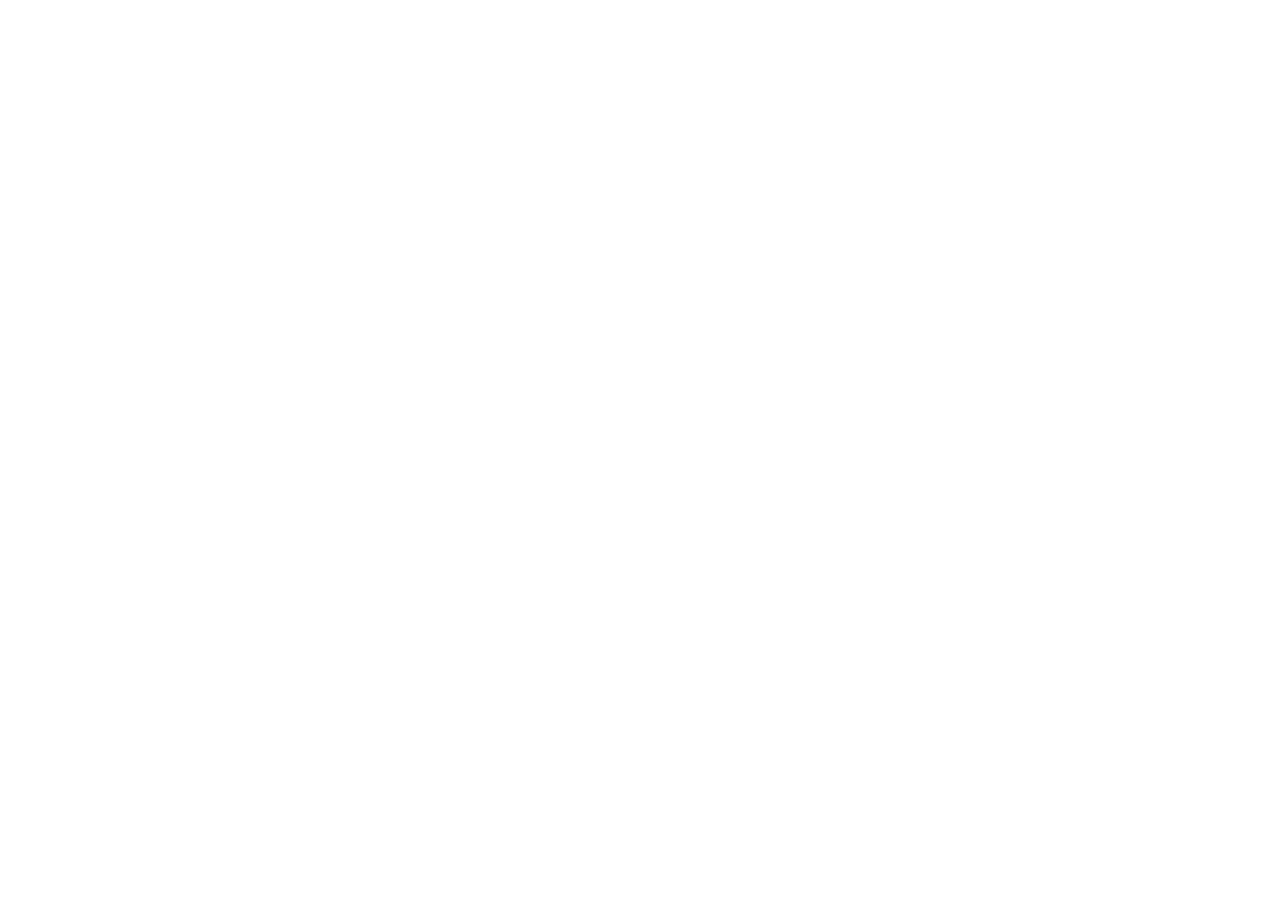
==== index.html @ 676d804c "初始化了所有文件" ====
<!DOCTYPE html>
<html lang="en">
  <head>
    <meta charset="UTF-8" />
    <meta name="viewport" content="width=device-width, initial-scale=1.0" />
    <title>Document</title>
  </head>
  <body></body>
</html>
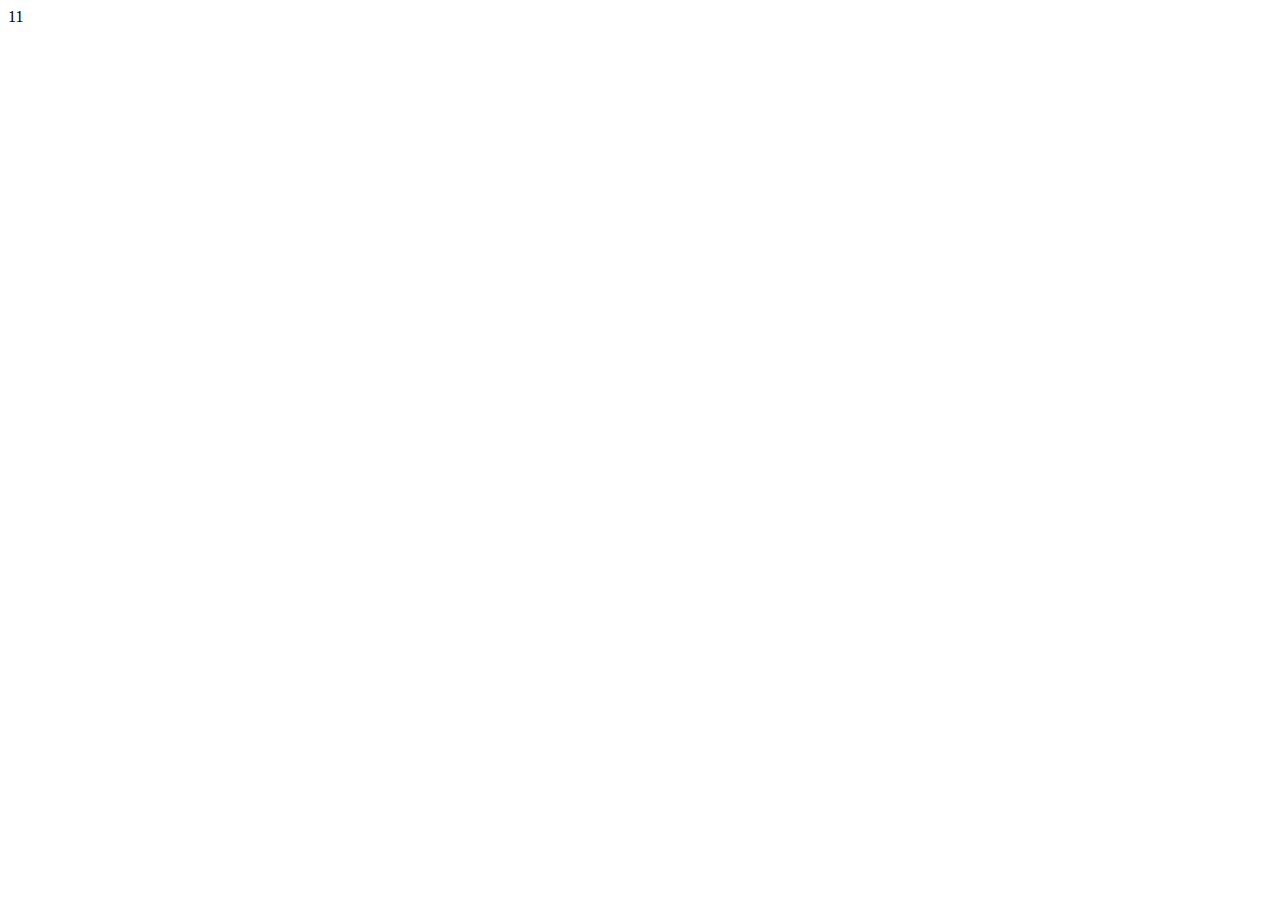
==== commit 107e9a4d: "完成了登录注册页面" ====
--- a/index.html
+++ b/index.html
@@ -5,5 +5,7 @@
     <meta name="viewport" content="width=device-width, initial-scale=1.0" />
     <title>Document</title>
   </head>
-  <body></body>
+  <body>
+    11
+  </body>
 </html>
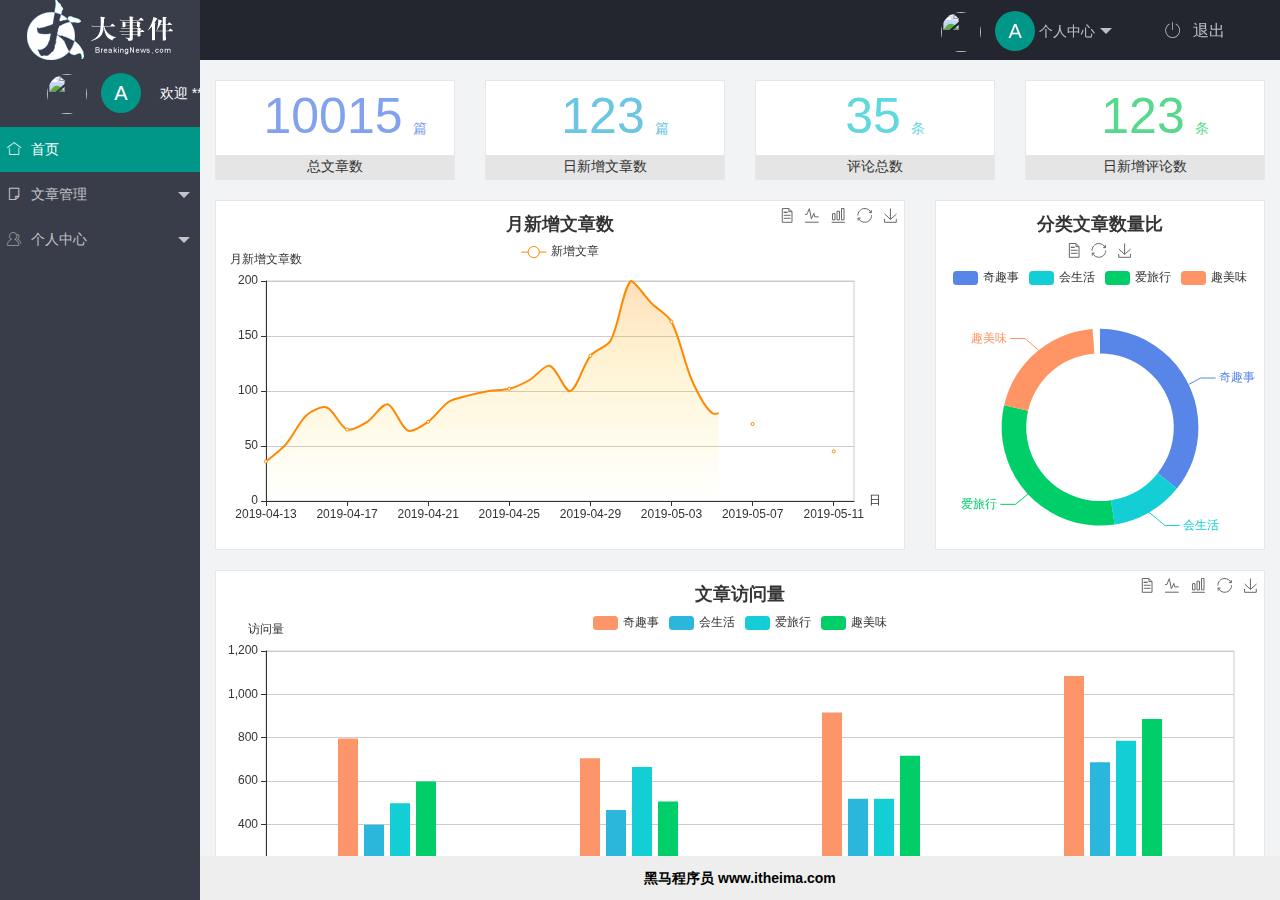
==== commit 7a402d46: "新写了index文件和js" ====
--- a/index.html
+++ b/index.html
@@ -4,8 +4,125 @@
     <meta charset="UTF-8" />
     <meta name="viewport" content="width=device-width, initial-scale=1.0" />
     <title>Document</title>
+    <link rel="stylesheet" href="./assets/lib/layui/css/layui.css" />
+    <link rel="stylesheet" href="./assets/fonts/iconfont.css" />
+    <link rel="stylesheet" href="./assets/css/index.css" />
   </head>
   <body>
-    11
+    <div class="layui-layout layui-layout-admin">
+      <div class="layui-header">
+        <div class="layui-logo layui-hide-xs layui-bg-black"></div>
+        <ul class="layui-nav layui-layout-right">
+          <li class="layui-nav-item layui-hide layui-show-md-inline-block">
+            <a href="javascript:;">
+              <img
+                src="//tva1.sinaimg.cn/crop.0.0.118.118.180/5db11ff4gw1e77d3nqrv8j203b03cweg.jpg"
+                class="layui-nav-img"
+              />
+              <span class="text-avatar">A</span>
+              个人中心
+            </a>
+            <dl class="layui-nav-child">
+              <dd><a href="">Your Profile</a></dd>
+              <dd><a href="">Settings</a></dd>
+              <dd><a href="">Sign out</a></dd>
+            </dl>
+          </li>
+          <li class="layui-nav-item" lay-header-event="menuRight" lay-unselect>
+            <a href="javascript:;" id="signOut">
+              <span class="iconfont icon-tuichu"> &nbsp&nbsp退出</span>
+            </a>
+          </li>
+        </ul>
+      </div>
+
+      <div class="layui-side layui-bg-black">
+        <div class="layui-side-scroll">
+          <ul
+            class="layui-nav layui-nav-tree"
+            lay-filter="test"
+            lay-shrink="all"
+          >
+            <li class="layui-nav-item" id="layui-nav-item">
+              <img
+                src="//tva1.sinaimg.cn/crop.0.0.118.118.180/5db11ff4gw1e77d3nqrv8j203b03cweg.jpg"
+                alt=""
+                class="layui-nav-img"
+              />
+              <span class="text-avatar">A</span>
+              <span id="welcome">欢迎 ***</span>
+            </li>
+            <!-- layui-this默认选中 -->
+            <li class="layui-nav-item layui-this">
+              <a href="./home/dashboard.html" target="fm"
+                ><i class="layui-icon layui-icon-home"></i>首页</a
+              >
+            </li>
+            <li class="layui-nav-item">
+              <a href="javascript:;"
+                ><i class="layui-icon layui-icon-file-b"></i>文章管理</a
+              >
+              <dl class="layui-nav-child">
+                <dd>
+                  <a href="javascript:;"
+                    ><i class="layui-icon layui-icon-app"></i>文章类别</a
+                  >
+                </dd>
+                <dd>
+                  <a href="javascript:;"
+                    ><i class="layui-icon layui-icon-app"></i>文章列表</a
+                  >
+                </dd>
+                <dd>
+                  <a href="javascript:;"
+                    ><i class="layui-icon layui-icon-app"></i>发布文章</a
+                  >
+                </dd>
+              </dl>
+            </li>
+            <li class="layui-nav-item">
+              <a class="" href="javascript:;"
+                ><i class="layui-icon layui-icon-user"></i>个人中心</a
+              >
+              <dl class="layui-nav-child">
+                <dd>
+                  <a href="home\essential information.html" target="fm"
+                    ><i class="layui-icon layui-icon-app"></i>基本资料</a
+                  >
+                </dd>
+                <dd>
+                  <a href="javascript:;"
+                    ><i class="layui-icon layui-icon-app"></i>更换头像</a
+                  >
+                </dd>
+                <dd>
+                  <a href="javascript:;"
+                    ><i class="layui-icon layui-icon-app"></i>重置密码</a
+                  >
+                </dd>
+              </dl>
+            </li>
+          </ul>
+        </div>
+      </div>
+
+      <div class="layui-body">
+        <!-- 内容主体区域 -->
+        <iframe src="home\dashboard.html" frameborder="0" name="fm"> </iframe>
+        <iframe
+          src="home\essential information.html"
+          frameborder="0"
+          name="fm"
+        ></iframe>
+      </div>
+      <div class="layui-footer">
+        <!-- 底部固定区域 -->
+        黑马程序员 www.itheima.com
+      </div>
+    </div>
+    <script src="./assets/lib/layui/layui.all.js"></script>
+    <script src="./assets/lib/jquery.js"></script>
+    <script src="./assets/js/base.API.js"></script>
+    <script src="./assets/js/index.js"></script>
   </body>
 </html>
--- a/assets/lib/layui/css/layui.css
+++ b/assets/lib/layui/css/layui.css
@@ -0,0 +1,2 @@
+/** layui-v2.5.5 MIT License By https://www.layui.com */
+ .layui-inline,img{display:inline-block;vertical-align:middle}h1,h2,h3,h4,h5,h6{font-weight:400}.layui-edge,.layui-header,.layui-inline,.layui-main{position:relative}.layui-body,.layui-edge,.layui-elip{overflow:hidden}.layui-btn,.layui-edge,.layui-inline,img{vertical-align:middle}.layui-btn,.layui-disabled,.layui-icon,.layui-unselect{-moz-user-select:none;-webkit-user-select:none;-ms-user-select:none}.layui-elip,.layui-form-checkbox span,.layui-form-pane .layui-form-label{text-overflow:ellipsis;white-space:nowrap}.layui-breadcrumb,.layui-tree-btnGroup{visibility:hidden}blockquote,body,button,dd,div,dl,dt,form,h1,h2,h3,h4,h5,h6,input,li,ol,p,pre,td,textarea,th,ul{margin:0;padding:0;-webkit-tap-highlight-color:rgba(0,0,0,0)}a:active,a:hover{outline:0}img{border:none}li{list-style:none}table{border-collapse:collapse;border-spacing:0}h4,h5,h6{font-size:100%}button,input,optgroup,option,select,textarea{font-family:inherit;font-size:inherit;font-style:inherit;font-weight:inherit;outline:0}pre{white-space:pre-wrap;white-space:-moz-pre-wrap;white-space:-pre-wrap;white-space:-o-pre-wrap;word-wrap:break-word}body{line-height:24px;font:14px Helvetica Neue,Helvetica,PingFang SC,Tahoma,Arial,sans-serif}hr{height:1px;margin:10px 0;border:0;clear:both}a{color:#333;text-decoration:none}a:hover{color:#777}a cite{font-style:normal;*cursor:pointer}.layui-border-box,.layui-border-box *{box-sizing:border-box}.layui-box,.layui-box *{box-sizing:content-box}.layui-clear{clear:both;*zoom:1}.layui-clear:after{content:'\20';clear:both;*zoom:1;display:block;height:0}.layui-inline{*display:inline;*zoom:1}.layui-edge{display:inline-block;width:0;height:0;border-width:6px;border-style:dashed;border-color:transparent}.layui-edge-top{top:-4px;border-bottom-color:#999;border-bottom-style:solid}.layui-edge-right{border-left-color:#999;border-left-style:solid}.layui-edge-bottom{top:2px;border-top-color:#999;border-top-style:solid}.layui-edge-left{border-right-color:#999;border-right-style:solid}.layui-disabled,.layui-disabled:hover{color:#d2d2d2!important;cursor:not-allowed!important}.layui-circle{border-radius:100%}.layui-show{display:block!important}.layui-hide{display:none!important}@font-face{font-family:layui-icon;src:url(../font/iconfont.eot?v=250);src:url(../font/iconfont.eot?v=250#iefix) format('embedded-opentype'),url(../font/iconfont.woff2?v=250) format('woff2'),url(../font/iconfont.woff?v=250) format('woff'),url(../font/iconfont.ttf?v=250) format('truetype'),url(../font/iconfont.svg?v=250#layui-icon) format('svg')}.layui-icon{font-family:layui-icon!important;font-size:16px;font-style:normal;-webkit-font-smoothing:antialiased;-moz-osx-font-smoothing:grayscale}.layui-icon-reply-fill:before{content:"\e611"}.layui-icon-set-fill:before{content:"\e614"}.layui-icon-menu-fill:before{content:"\e60f"}.layui-icon-search:before{content:"\e615"}.layui-icon-share:before{content:"\e641"}.layui-icon-set-sm:before{content:"\e620"}.layui-icon-engine:before{content:"\e628"}.layui-icon-close:before{content:"\1006"}.layui-icon-close-fill:before{content:"\1007"}.layui-icon-chart-screen:before{content:"\e629"}.layui-icon-star:before{content:"\e600"}.layui-icon-circle-dot:before{content:"\e617"}.layui-icon-chat:before{content:"\e606"}.layui-icon-release:before{content:"\e609"}.layui-icon-list:before{content:"\e60a"}.layui-icon-chart:before{content:"\e62c"}.layui-icon-ok-circle:before{content:"\1005"}.layui-icon-layim-theme:before{content:"\e61b"}.layui-icon-table:before{content:"\e62d"}.layui-icon-right:before{content:"\e602"}.layui-icon-left:before{content:"\e603"}.layui-icon-cart-simple:before{content:"\e698"}.layui-icon-face-cry:before{content:"\e69c"}.layui-icon-face-smile:before{content:"\e6af"}.layui-icon-survey:before{content:"\e6b2"}.layui-icon-tree:before{content:"\e62e"}.layui-icon-upload-circle:before{content:"\e62f"}.layui-icon-add-circle:before{content:"\e61f"}.layui-icon-download-circle:before{content:"\e601"}.layui-icon-templeate-1:before{content:"\e630"}.layui-icon-util:before{content:"\e631"}.layui-icon-face-surprised:before{content:"\e664"}.layui-icon-edit:before{content:"\e642"}.layui-icon-speaker:before{content:"\e645"}.layui-icon-down:before{content:"\e61a"}.layui-icon-file:before{content:"\e621"}.layui-icon-layouts:before{content:"\e632"}.layui-icon-rate-half:before{content:"\e6c9"}.layui-icon-add-circle-fine:before{content:"\e608"}.layui-icon-prev-circle:before{content:"\e633"}.layui-icon-read:before{content:"\e705"}.layui-icon-404:before{content:"\e61c"}.layui-icon-carousel:before{content:"\e634"}.layui-icon-help:before{content:"\e607"}.layui-icon-code-circle:before{content:"\e635"}.layui-icon-water:before{content:"\e636"}.layui-icon-username:before{content:"\e66f"}.layui-icon-find-fill:before{content:"\e670"}.layui-icon-about:before{content:"\e60b"}.layui-icon-location:before{content:"\e715"}.layui-icon-up:before{content:"\e619"}.layui-icon-pause:before{content:"\e651"}.layui-icon-date:before{content:"\e637"}.layui-icon-layim-uploadfile:before{content:"\e61d"}.layui-icon-delete:before{content:"\e640"}.layui-icon-play:before{content:"\e652"}.layui-icon-top:before{content:"\e604"}.layui-icon-friends:before{content:"\e612"}.layui-icon-refresh-3:before{content:"\e9aa"}.layui-icon-ok:before{content:"\e605"}.layui-icon-layer:before{content:"\e638"}.layui-icon-face-smile-fine:before{content:"\e60c"}.layui-icon-dollar:before{content:"\e659"}.layui-icon-group:before{content:"\e613"}.layui-icon-layim-download:before{content:"\e61e"}.layui-icon-picture-fine:before{content:"\e60d"}.layui-icon-link:before{content:"\e64c"}.layui-icon-diamond:before{content:"\e735"}.layui-icon-log:before{content:"\e60e"}.layui-icon-rate-solid:before{content:"\e67a"}.layui-icon-fonts-del:before{content:"\e64f"}.layui-icon-unlink:before{content:"\e64d"}.layui-icon-fonts-clear:before{content:"\e639"}.layui-icon-triangle-r:before{content:"\e623"}.layui-icon-circle:before{content:"\e63f"}.layui-icon-radio:before{content:"\e643"}.layui-icon-align-center:before{content:"\e647"}.layui-icon-align-right:before{content:"\e648"}.layui-icon-align-left:before{content:"\e649"}.layui-icon-loading-1:before{content:"\e63e"}.layui-icon-return:before{content:"\e65c"}.layui-icon-fonts-strong:before{content:"\e62b"}.layui-icon-upload:before{content:"\e67c"}.layui-icon-dialogue:before{content:"\e63a"}.layui-icon-video:before{content:"\e6ed"}.layui-icon-headset:before{content:"\e6fc"}.layui-icon-cellphone-fine:before{content:"\e63b"}.layui-icon-add-1:before{content:"\e654"}.layui-icon-face-smile-b:before{content:"\e650"}.layui-icon-fonts-html:before{content:"\e64b"}.layui-icon-form:before{content:"\e63c"}.layui-icon-cart:before{content:"\e657"}.layui-icon-camera-fill:before{content:"\e65d"}.layui-icon-tabs:before{content:"\e62a"}.layui-icon-fonts-code:before{content:"\e64e"}.layui-icon-fire:before{content:"\e756"}.layui-icon-set:before{content:"\e716"}.layui-icon-fonts-u:before{content:"\e646"}.layui-icon-triangle-d:before{content:"\e625"}.layui-icon-tips:before{content:"\e702"}.layui-icon-picture:before{content:"\e64a"}.layui-icon-more-vertical:before{content:"\e671"}.layui-icon-flag:before{content:"\e66c"}.layui-icon-loading:before{content:"\e63d"}.layui-icon-fonts-i:before{content:"\e644"}.layui-icon-refresh-1:before{content:"\e666"}.layui-icon-rmb:before{content:"\e65e"}.layui-icon-home:before{content:"\e68e"}.layui-icon-user:before{content:"\e770"}.layui-icon-notice:before{content:"\e667"}.layui-icon-login-weibo:before{content:"\e675"}.layui-icon-voice:before{content:"\e688"}.layui-icon-upload-drag:before{content:"\e681"}.layui-icon-login-qq:before{content:"\e676"}.layui-icon-snowflake:before{content:"\e6b1"}.layui-icon-file-b:before{content:"\e655"}.layui-icon-template:before{content:"\e663"}.layui-icon-auz:before{content:"\e672"}.layui-icon-console:before{content:"\e665"}.layui-icon-app:before{content:"\e653"}.layui-icon-prev:before{content:"\e65a"}.layui-icon-website:before{content:"\e7ae"}.layui-icon-next:before{content:"\e65b"}.layui-icon-component:before{content:"\e857"}.layui-icon-more:before{content:"\e65f"}.layui-icon-login-wechat:before{content:"\e677"}.layui-icon-shrink-right:before{content:"\e668"}.layui-icon-spread-left:before{content:"\e66b"}.layui-icon-camera:before{content:"\e660"}.layui-icon-note:before{content:"\e66e"}.layui-icon-refresh:before{content:"\e669"}.layui-icon-female:before{content:"\e661"}.layui-icon-male:before{content:"\e662"}.layui-icon-password:before{content:"\e673"}.layui-icon-senior:before{content:"\e674"}.layui-icon-theme:before{content:"\e66a"}.layui-icon-tread:before{content:"\e6c5"}.layui-icon-praise:before{content:"\e6c6"}.layui-icon-star-fill:before{content:"\e658"}.layui-icon-rate:before{content:"\e67b"}.layui-icon-template-1:before{content:"\e656"}.layui-icon-vercode:before{content:"\e679"}.layui-icon-cellphone:before{content:"\e678"}.layui-icon-screen-full:before{content:"\e622"}.layui-icon-screen-restore:before{content:"\e758"}.layui-icon-cols:before{content:"\e610"}.layui-icon-export:before{content:"\e67d"}.layui-icon-print:before{content:"\e66d"}.layui-icon-slider:before{content:"\e714"}.layui-icon-addition:before{content:"\e624"}.layui-icon-subtraction:before{content:"\e67e"}.layui-icon-service:before{content:"\e626"}.layui-icon-transfer:before{content:"\e691"}.layui-main{width:1140px;margin:0 auto}.layui-header{z-index:1000;height:60px}.layui-header a:hover{transition:all .5s;-webkit-transition:all .5s}.layui-side{position:fixed;left:0;top:0;bottom:0;z-index:999;width:200px;overflow-x:hidden}.layui-side-scroll{position:relative;width:220px;height:100%;overflow-x:hidden}.layui-body{position:absolute;left:200px;right:0;top:0;bottom:0;z-index:998;width:auto;overflow-y:auto;box-sizing:border-box}.layui-layout-body{overflow:hidden}.layui-layout-admin .layui-header{background-color:#23262E}.layui-layout-admin .layui-side{top:60px;width:200px;overflow-x:hidden}.layui-layout-admin .layui-body{position:fixed;top:60px;bottom:44px}.layui-layout-admin .layui-main{width:auto;margin:0 15px}.layui-layout-admin .layui-footer{position:fixed;left:200px;right:0;bottom:0;height:44px;line-height:44px;padding:0 15px;background-color:#eee}.layui-layout-admin .layui-logo{position:absolute;left:0;top:0;width:200px;height:100%;line-height:60px;text-align:center;color:#009688;font-size:16px}.layui-layout-admin .layui-header .layui-nav{background:0 0}.layui-layout-left{position:absolute!important;left:200px;top:0}.layui-layout-right{position:absolute!important;right:0;top:0}.layui-container{position:relative;margin:0 auto;padding:0 15px;box-sizing:border-box}.layui-fluid{position:relative;margin:0 auto;padding:0 15px}.layui-row:after,.layui-row:before{content:'';display:block;clear:both}.layui-col-lg1,.layui-col-lg10,.layui-col-lg11,.layui-col-lg12,.layui-col-lg2,.layui-col-lg3,.layui-col-lg4,.layui-col-lg5,.layui-col-lg6,.layui-col-lg7,.layui-col-lg8,.layui-col-lg9,.layui-col-md1,.layui-col-md10,.layui-col-md11,.layui-col-md12,.layui-col-md2,.layui-col-md3,.layui-col-md4,.layui-col-md5,.layui-col-md6,.layui-col-md7,.layui-col-md8,.layui-col-md9,.layui-col-sm1,.layui-col-sm10,.layui-col-sm11,.layui-col-sm12,.layui-col-sm2,.layui-col-sm3,.layui-col-sm4,.layui-col-sm5,.layui-col-sm6,.layui-col-sm7,.layui-col-sm8,.layui-col-sm9,.layui-col-xs1,.layui-col-xs10,.layui-col-xs11,.layui-col-xs12,.layui-col-xs2,.layui-col-xs3,.layui-col-xs4,.layui-col-xs5,.layui-col-xs6,.layui-col-xs7,.layui-col-xs8,.layui-col-xs9{position:relative;display:block;box-sizing:border-box}.layui-col-xs1,.layui-col-xs10,.layui-col-xs11,.layui-col-xs12,.layui-col-xs2,.layui-col-xs3,.layui-col-xs4,.layui-col-xs5,.layui-col-xs6,.layui-col-xs7,.layui-col-xs8,.layui-col-xs9{float:left}.layui-col-xs1{width:8.33333333%}.layui-col-xs2{width:16.66666667%}.layui-col-xs3{width:25%}.layui-col-xs4{width:33.33333333%}.layui-col-xs5{width:41.66666667%}.layui-col-xs6{width:50%}.layui-col-xs7{width:58.33333333%}.layui-col-xs8{width:66.66666667%}.layui-col-xs9{width:75%}.layui-col-xs10{width:83.33333333%}.layui-col-xs11{width:91.66666667%}.layui-col-xs12{width:100%}.layui-col-xs-offset1{margin-left:8.33333333%}.layui-col-xs-offset2{margin-left:16.66666667%}.layui-col-xs-offset3{margin-left:25%}.layui-col-xs-offset4{margin-left:33.33333333%}.layui-col-xs-offset5{margin-left:41.66666667%}.layui-col-xs-offset6{margin-left:50%}.layui-col-xs-offset7{margin-left:58.33333333%}.layui-col-xs-offset8{margin-left:66.66666667%}.layui-col-xs-offset9{margin-left:75%}.layui-col-xs-offset10{margin-left:83.33333333%}.layui-col-xs-offset11{margin-left:91.66666667%}.layui-col-xs-offset12{margin-left:100%}@media screen and (max-width:768px){.layui-hide-xs{display:none!important}.layui-show-xs-block{display:block!important}.layui-show-xs-inline{display:inline!important}.layui-show-xs-inline-block{display:inline-block!important}}@media screen and (min-width:768px){.layui-container{width:750px}.layui-hide-sm{display:none!important}.layui-show-sm-block{display:block!important}.layui-show-sm-inline{display:inline!important}.layui-show-sm-inline-block{display:inline-block!important}.layui-col-sm1,.layui-col-sm10,.layui-col-sm11,.layui-col-sm12,.layui-col-sm2,.layui-col-sm3,.layui-col-sm4,.layui-col-sm5,.layui-col-sm6,.layui-col-sm7,.layui-col-sm8,.layui-col-sm9{float:left}.layui-col-sm1{width:8.33333333%}.layui-col-sm2{width:16.66666667%}.layui-col-sm3{width:25%}.layui-col-sm4{width:33.33333333%}.layui-col-sm5{width:41.66666667%}.layui-col-sm6{width:50%}.layui-col-sm7{width:58.33333333%}.layui-col-sm8{width:66.66666667%}.layui-col-sm9{width:75%}.layui-col-sm10{width:83.33333333%}.layui-col-sm11{width:91.66666667%}.layui-col-sm12{width:100%}.layui-col-sm-offset1{margin-left:8.33333333%}.layui-col-sm-offset2{margin-left:16.66666667%}.layui-col-sm-offset3{margin-left:25%}.layui-col-sm-offset4{margin-left:33.33333333%}.layui-col-sm-offset5{margin-left:41.66666667%}.layui-col-sm-offset6{margin-left:50%}.layui-col-sm-offset7{margin-left:58.33333333%}.layui-col-sm-offset8{margin-left:66.66666667%}.layui-col-sm-offset9{margin-left:75%}.layui-col-sm-offset10{margin-left:83.33333333%}.layui-col-sm-offset11{margin-left:91.66666667%}.layui-col-sm-offset12{margin-left:100%}}@media screen and (min-width:992px){.layui-container{width:970px}.layui-hide-md{display:none!important}.layui-show-md-block{display:block!important}.layui-show-md-inline{display:inline!important}.layui-show-md-inline-block{display:inline-block!important}.layui-col-md1,.layui-col-md10,.layui-col-md11,.layui-col-md12,.layui-col-md2,.layui-col-md3,.layui-col-md4,.layui-col-md5,.layui-col-md6,.layui-col-md7,.layui-col-md8,.layui-col-md9{float:left}.layui-col-md1{width:8.33333333%}.layui-col-md2{width:16.66666667%}.layui-col-md3{width:25%}.layui-col-md4{width:33.33333333%}.layui-col-md5{width:41.66666667%}.layui-col-md6{width:50%}.layui-col-md7{width:58.33333333%}.layui-col-md8{width:66.66666667%}.layui-col-md9{width:75%}.layui-col-md10{width:83.33333333%}.layui-col-md11{width:91.66666667%}.layui-col-md12{width:100%}.layui-col-md-offset1{margin-left:8.33333333%}.layui-col-md-offset2{margin-left:16.66666667%}.layui-col-md-offset3{margin-left:25%}.layui-col-md-offset4{margin-left:33.33333333%}.layui-col-md-offset5{margin-left:41.66666667%}.layui-col-md-offset6{margin-left:50%}.layui-col-md-offset7{margin-left:58.33333333%}.layui-col-md-offset8{margin-left:66.66666667%}.layui-col-md-offset9{margin-left:75%}.layui-col-md-offset10{margin-left:83.33333333%}.layui-col-md-offset11{margin-left:91.66666667%}.layui-col-md-offset12{margin-left:100%}}@media screen and (min-width:1200px){.layui-container{width:1170px}.layui-hide-lg{display:none!important}.layui-show-lg-block{display:block!important}.layui-show-lg-inline{display:inline!important}.layui-show-lg-inline-block{display:inline-block!important}.layui-col-lg1,.layui-col-lg10,.layui-col-lg11,.layui-col-lg12,.layui-col-lg2,.layui-col-lg3,.layui-col-lg4,.layui-col-lg5,.layui-col-lg6,.layui-col-lg7,.layui-col-lg8,.layui-col-lg9{float:left}.layui-col-lg1{width:8.33333333%}.layui-col-lg2{width:16.66666667%}.layui-col-lg3{width:25%}.layui-col-lg4{width:33.33333333%}.layui-col-lg5{width:41.66666667%}.layui-col-lg6{width:50%}.layui-col-lg7{width:58.33333333%}.layui-col-lg8{width:66.66666667%}.layui-col-lg9{width:75%}.layui-col-lg10{width:83.33333333%}.layui-col-lg11{width:91.66666667%}.layui-col-lg12{width:100%}.layui-col-lg-offset1{margin-left:8.33333333%}.layui-col-lg-offset2{margin-left:16.66666667%}.layui-col-lg-offset3{margin-left:25%}.layui-col-lg-offset4{margin-left:33.33333333%}.layui-col-lg-offset5{margin-left:41.66666667%}.layui-col-lg-offset6{margin-left:50%}.layui-col-lg-offset7{margin-left:58.33333333%}.layui-col-lg-offset8{margin-left:66.66666667%}.layui-col-lg-offset9{margin-left:75%}.layui-col-lg-offset10{margin-left:83.33333333%}.layui-col-lg-offset11{margin-left:91.66666667%}.layui-col-lg-offset12{margin-left:100%}}.layui-col-space1{margin:-.5px}.layui-col-space1>*{padding:.5px}.layui-col-space3{margin:-1.5px}.layui-col-space3>*{padding:1.5px}.layui-col-space5{margin:-2.5px}.layui-col-space5>*{padding:2.5px}.layui-col-space8{margin:-3.5px}.layui-col-space8>*{padding:3.5px}.layui-col-space10{margin:-5px}.layui-col-space10>*{padding:5px}.layui-col-space12{margin:-6px}.layui-col-space12>*{padding:6px}.layui-col-space15{margin:-7.5px}.layui-col-space15>*{padding:7.5px}.layui-col-space18{margin:-9px}.layui-col-space18>*{padding:9px}.layui-col-space20{margin:-10px}.layui-col-space20>*{padding:10px}.layui-col-space22{margin:-11px}.layui-col-space22>*{padding:11px}.layui-col-space25{margin:-12.5px}.layui-col-space25>*{padding:12.5px}.layui-col-space30{margin:-15px}.layui-col-space30>*{padding:15px}.layui-btn,.layui-input,.layui-select,.layui-textarea,.layui-upload-button{outline:0;-webkit-appearance:none;transition:all .3s;-webkit-transition:all .3s;box-sizing:border-box}.layui-elem-quote{margin-bottom:10px;padding:15px;line-height:22px;border-left:5px solid #009688;border-radius:0 2px 2px 0;background-color:#f2f2f2}.layui-quote-nm{border-style:solid;border-width:1px 1px 1px 5px;background:0 0}.layui-elem-field{margin-bottom:10px;padding:0;border-width:1px;border-style:solid}.layui-elem-field legend{margin-left:20px;padding:0 10px;font-size:20px;font-weight:300}.layui-field-title{margin:10px 0 20px;border-width:1px 0 0}.layui-field-box{padding:10px 15px}.layui-field-title .layui-field-box{padding:10px 0}.layui-progress{position:relative;height:6px;border-radius:20px;background-color:#e2e2e2}.layui-progress-bar{position:absolute;left:0;top:0;width:0;max-width:100%;height:6px;border-radius:20px;text-align:right;background-color:#5FB878;transition:all .3s;-webkit-transition:all .3s}.layui-progress-big,.layui-progress-big .layui-progress-bar{height:18px;line-height:18px}.layui-progress-text{position:relative;top:-20px;line-height:18px;font-size:12px;color:#666}.layui-progress-big .layui-progress-text{position:static;padding:0 10px;color:#fff}.layui-collapse{border-width:1px;border-style:solid;border-radius:2px}.layui-colla-content,.layui-colla-item{border-top-width:1px;border-top-style:solid}.layui-colla-item:first-child{border-top:none}.layui-colla-title{position:relative;height:42px;line-height:42px;padding:0 15px 0 35px;color:#333;background-color:#f2f2f2;cursor:pointer;font-size:14px;overflow:hidden}.layui-colla-content{display:none;padding:10px 15px;line-height:22px;color:#666}.layui-colla-icon{position:absolute;left:15px;top:0;font-size:14px}.layui-card{margin-bottom:15px;border-radius:2px;background-color:#fff;box-shadow:0 1px 2px 0 rgba(0,0,0,.05)}.layui-card:last-child{margin-bottom:0}.layui-card-header{position:relative;height:42px;line-height:42px;padding:0 15px;border-bottom:1px solid #f6f6f6;color:#333;border-radius:2px 2px 0 0;font-size:14px}.layui-bg-black,.layui-bg-blue,.layui-bg-cyan,.layui-bg-green,.layui-bg-orange,.layui-bg-red{color:#fff!important}.layui-card-body{position:relative;padding:10px 15px;line-height:24px}.layui-card-body[pad15]{padding:15px}.layui-card-body[pad20]{padding:20px}.layui-card-body .layui-table{margin:5px 0}.layui-card .layui-tab{margin:0}.layui-panel-window{position:relative;padding:15px;border-radius:0;border-top:5px solid #E6E6E6;background-color:#fff}.layui-auxiliar-moving{position:fixed;left:0;right:0;top:0;bottom:0;width:100%;height:100%;background:0 0;z-index:9999999999}.layui-form-label,.layui-form-mid,.layui-form-select,.layui-input-block,.layui-input-inline,.layui-textarea{position:relative}.layui-bg-red{background-color:#FF5722!important}.layui-bg-orange{background-color:#FFB800!important}.layui-bg-green{background-color:#009688!important}.layui-bg-cyan{background-color:#2F4056!important}.layui-bg-blue{background-color:#1E9FFF!important}.layui-bg-black{background-color:#393D49!important}.layui-bg-gray{background-color:#eee!important;color:#666!important}.layui-badge-rim,.layui-colla-content,.layui-colla-item,.layui-collapse,.layui-elem-field,.layui-form-pane .layui-form-item[pane],.layui-form-pane .layui-form-label,.layui-input,.layui-layedit,.layui-layedit-tool,.layui-quote-nm,.layui-select,.layui-tab-bar,.layui-tab-card,.layui-tab-title,.layui-tab-title .layui-this:after,.layui-textarea{border-color:#e6e6e6}.layui-timeline-item:before,hr{background-color:#e6e6e6}.layui-text{line-height:22px;font-size:14px;color:#666}.layui-text h1,.layui-text h2,.layui-text h3{font-weight:500;color:#333}.layui-text h1{font-size:30px}.layui-text h2{font-size:24px}.layui-text h3{font-size:18px}.layui-text a:not(.layui-btn){color:#01AAED}.layui-text a:not(.layui-btn):hover{text-decoration:underline}.layui-text ul{padding:5px 0 5px 15px}.layui-text ul li{margin-top:5px;list-style-type:disc}.layui-text em,.layui-word-aux{color:#999!important;padding:0 5px!important}.layui-btn{display:inline-block;height:38px;line-height:38px;padding:0 18px;background-color:#009688;color:#fff;white-space:nowrap;text-align:center;font-size:14px;border:none;border-radius:2px;cursor:pointer}.layui-btn:hover{opacity:.8;filter:alpha(opacity=80);color:#fff}.layui-btn:active{opacity:1;filter:alpha(opacity=100)}.layui-btn+.layui-btn{margin-left:10px}.layui-btn-container{font-size:0}.layui-btn-container .layui-btn{margin-right:10px;margin-bottom:10px}.layui-btn-container .layui-btn+.layui-btn{margin-left:0}.layui-table .layui-btn-container .layui-btn{margin-bottom:9px}.layui-btn-radius{border-radius:100px}.layui-btn .layui-icon{margin-right:3px;font-size:18px;vertical-align:bottom;vertical-align:middle\9}.layui-btn-primary{border:1px solid #C9C9C9;background-color:#fff;color:#555}.layui-btn-primary:hover{border-color:#009688;color:#333}.layui-btn-normal{background-color:#1E9FFF}.layui-btn-warm{background-color:#FFB800}.layui-btn-danger{background-color:#FF5722}.layui-btn-checked{background-color:#5FB878}.layui-btn-disabled,.layui-btn-disabled:active,.layui-btn-disabled:hover{border:1px solid #e6e6e6;background-color:#FBFBFB;color:#C9C9C9;cursor:not-allowed;opacity:1}.layui-btn-lg{height:44px;line-height:44px;padding:0 25px;font-size:16px}.layui-btn-sm{height:30px;line-height:30px;padding:0 10px;font-size:12px}.layui-btn-sm i{font-size:16px!important}.layui-btn-xs{height:22px;line-height:22px;padding:0 5px;font-size:12px}.layui-btn-xs i{font-size:14px!important}.layui-btn-group{display:inline-block;vertical-align:middle;font-size:0}.layui-btn-group .layui-btn{margin-left:0!important;margin-right:0!important;border-left:1px solid rgba(255,255,255,.5);border-radius:0}.layui-btn-group .layui-btn-primary{border-left:none}.layui-btn-group .layui-btn-primary:hover{border-color:#C9C9C9;color:#009688}.layui-btn-group .layui-btn:first-child{border-left:none;border-radius:2px 0 0 2px}.layui-btn-group .layui-btn-primary:first-child{border-left:1px solid #c9c9c9}.layui-btn-group .layui-btn:last-child{border-radius:0 2px 2px 0}.layui-btn-group .layui-btn+.layui-btn{margin-left:0}.layui-btn-group+.layui-btn-group{margin-left:10px}.layui-btn-fluid{width:100%}.layui-input,.layui-select,.layui-textarea{height:38px;line-height:1.3;line-height:38px\9;border-width:1px;border-style:solid;background-color:#fff;border-radius:2px}.layui-input::-webkit-input-placeholder,.layui-select::-webkit-input-placeholder,.layui-textarea::-webkit-input-placeholder{line-height:1.3}.layui-input,.layui-textarea{display:block;width:100%;padding-left:10px}.layui-input:hover,.layui-textarea:hover{border-color:#D2D2D2!important}.layui-input:focus,.layui-textarea:focus{border-color:#C9C9C9!important}.layui-textarea{min-height:100px;height:auto;line-height:20px;padding:6px 10px;resize:vertical}.layui-select{padding:0 10px}.layui-form input[type=checkbox],.layui-form input[type=radio],.layui-form select{display:none}.layui-form [lay-ignore]{display:initial}.layui-form-item{margin-bottom:15px;clear:both;*zoom:1}.layui-form-item:after{content:'\20';clear:both;*zoom:1;display:block;height:0}.layui-form-label{float:left;display:block;padding:9px 15px;width:80px;font-weight:400;line-height:20px;text-align:right}.layui-form-label-col{display:block;float:none;padding:9px 0;line-height:20px;text-align:left}.layui-form-item .layui-inline{margin-bottom:5px;margin-right:10px}.layui-input-block{margin-left:110px;min-height:36px}.layui-input-inline{display:inline-block;vertical-align:middle}.layui-form-item .layui-input-inline{float:left;width:190px;margin-right:10px}.layui-form-text .layui-input-inline{width:auto}.layui-form-mid{float:left;display:block;padding:9px 0!important;line-height:20px;margin-right:10px}.layui-form-danger+.layui-form-select .layui-input,.layui-form-danger:focus{border-color:#FF5722!important}.layui-form-select .layui-input{padding-right:30px;cursor:pointer}.layui-form-select .layui-edge{position:absolute;right:10px;top:50%;margin-top:-3px;cursor:pointer;border-width:6px;border-top-color:#c2c2c2;border-top-style:solid;transition:all .3s;-webkit-transition:all .3s}.layui-form-select dl{display:none;position:absolute;left:0;top:42px;padding:5px 0;z-index:899;min-width:100%;border:1px solid #d2d2d2;max-height:300px;overflow-y:auto;background-color:#fff;border-radius:2px;box-shadow:0 2px 4px rgba(0,0,0,.12);box-sizing:border-box}.layui-form-select dl dd,.layui-form-select dl dt{padding:0 10px;line-height:36px;white-space:nowrap;overflow:hidden;text-overflow:ellipsis}.layui-form-select dl dt{font-size:12px;color:#999}.layui-form-select dl dd{cursor:pointer}.layui-form-select dl dd:hover{background-color:#f2f2f2;-webkit-transition:.5s all;transition:.5s all}.layui-form-select .layui-select-group dd{padding-left:20px}.layui-form-select dl dd.layui-select-tips{padding-left:10px!important;color:#999}.layui-form-select dl dd.layui-this{background-color:#5FB878;color:#fff}.layui-form-checkbox,.layui-form-select dl dd.layui-disabled{background-color:#fff}.layui-form-selected dl{display:block}.layui-form-checkbox,.layui-form-checkbox *,.layui-form-switch{display:inline-block;vertical-align:middle}.layui-form-selected .layui-edge{margin-top:-9px;-webkit-transform:rotate(180deg);transform:rotate(180deg);margin-top:-3px\9}:root .layui-form-selected .layui-edge{margin-top:-9px\0/IE9}.layui-form-selectup dl{top:auto;bottom:42px}.layui-select-none{margin:5px 0;text-align:center;color:#999}.layui-select-disabled .layui-disabled{border-color:#eee!important}.layui-select-disabled .layui-edge{border-top-color:#d2d2d2}.layui-form-checkbox{position:relative;height:30px;line-height:30px;margin-right:10px;padding-right:30px;cursor:pointer;font-size:0;-webkit-transition:.1s linear;transition:.1s linear;box-sizing:border-box}.layui-form-checkbox span{padding:0 10px;height:100%;font-size:14px;border-radius:2px 0 0 2px;background-color:#d2d2d2;color:#fff;overflow:hidden}.layui-form-checkbox:hover span{background-color:#c2c2c2}.layui-form-checkbox i{position:absolute;right:0;top:0;width:30px;height:28px;border:1px solid #d2d2d2;border-left:none;border-radius:0 2px 2px 0;color:#fff;font-size:20px;text-align:center}.layui-form-checkbox:hover i{border-color:#c2c2c2;color:#c2c2c2}.layui-form-checked,.layui-form-checked:hover{border-color:#5FB878}.layui-form-checked span,.layui-form-checked:hover span{background-color:#5FB878}.layui-form-checked i,.layui-form-checked:hover i{color:#5FB878}.layui-form-item .layui-form-checkbox{margin-top:4px}.layui-form-checkbox[lay-skin=primary]{height:auto!important;line-height:normal!important;min-width:18px;min-height:18px;border:none!important;margin-right:0;padding-left:28px;padding-right:0;background:0 0}.layui-form-checkbox[lay-skin=primary] span{padding-left:0;padding-right:15px;line-height:18px;background:0 0;color:#666}.layui-form-checkbox[lay-skin=primary] i{right:auto;left:0;width:16px;height:16px;line-height:16px;border:1px solid #d2d2d2;font-size:12px;border-radius:2px;background-color:#fff;-webkit-transition:.1s linear;transition:.1s linear}.layui-form-checkbox[lay-skin=primary]:hover i{border-color:#5FB878;color:#fff}.layui-form-checked[lay-skin=primary] i{border-color:#5FB878!important;background-color:#5FB878;color:#fff}.layui-checkbox-disbaled[lay-skin=primary] span{background:0 0!important;color:#c2c2c2}.layui-checkbox-disbaled[lay-skin=primary]:hover i{border-color:#d2d2d2}.layui-form-item .layui-form-checkbox[lay-skin=primary]{margin-top:10px}.layui-form-switch{position:relative;height:22px;line-height:22px;min-width:35px;padding:0 5px;margin-top:8px;border:1px solid #d2d2d2;border-radius:20px;cursor:pointer;background-color:#fff;-webkit-transition:.1s linear;transition:.1s linear}.layui-form-switch i{position:absolute;left:5px;top:3px;width:16px;height:16px;border-radius:20px;background-color:#d2d2d2;-webkit-transition:.1s linear;transition:.1s linear}.layui-form-switch em{position:relative;top:0;width:25px;margin-left:21px;padding:0!important;text-align:center!important;color:#999!important;font-style:normal!important;font-size:12px}.layui-form-onswitch{border-color:#5FB878;background-color:#5FB878}.layui-checkbox-disbaled,.layui-checkbox-disbaled i{border-color:#e2e2e2!important}.layui-form-onswitch i{left:100%;margin-left:-21px;background-color:#fff}.layui-form-onswitch em{margin-left:5px;margin-right:21px;color:#fff!important}.layui-checkbox-disbaled span{background-color:#e2e2e2!important}.layui-checkbox-disbaled:hover i{color:#fff!important}[lay-radio]{display:none}.layui-form-radio,.layui-form-radio *{display:inline-block;vertical-align:middle}.layui-form-radio{line-height:28px;margin:6px 10px 0 0;padding-right:10px;cursor:pointer;font-size:0}.layui-form-radio *{font-size:14px}.layui-form-radio>i{margin-right:8px;font-size:22px;color:#c2c2c2}.layui-form-radio>i:hover,.layui-form-radioed>i{color:#5FB878}.layui-radio-disbaled>i{color:#e2e2e2!important}.layui-form-pane .layui-form-label{width:110px;padding:8px 15px;height:38px;line-height:20px;border-width:1px;border-style:solid;border-radius:2px 0 0 2px;text-align:center;background-color:#FBFBFB;overflow:hidden;box-sizing:border-box}.layui-form-pane .layui-input-inline{margin-left:-1px}.layui-form-pane .layui-input-block{margin-left:110px;left:-1px}.layui-form-pane .layui-input{border-radius:0 2px 2px 0}.layui-form-pane .layui-form-text .layui-form-label{float:none;width:100%;border-radius:2px;box-sizing:border-box;text-align:left}.layui-form-pane .layui-form-text .layui-input-inline{display:block;margin:0;top:-1px;clear:both}.layui-form-pane .layui-form-text .layui-input-block{margin:0;left:0;top:-1px}.layui-form-pane .layui-form-text .layui-textarea{min-height:100px;border-radius:0 0 2px 2px}.layui-form-pane .layui-form-checkbox{margin:4px 0 4px 10px}.layui-form-pane .layui-form-radio,.layui-form-pane .layui-form-switch{margin-top:6px;margin-left:10px}.layui-form-pane .layui-form-item[pane]{position:relative;border-width:1px;border-style:solid}.layui-form-pane .layui-form-item[pane] .layui-form-label{position:absolute;left:0;top:0;height:100%;border-width:0 1px 0 0}.layui-form-pane .layui-form-item[pane] .layui-input-inline{margin-left:110px}@media screen and (max-width:450px){.layui-form-item .layui-form-label{text-overflow:ellipsis;overflow:hidden;white-space:nowrap}.layui-form-item .layui-inline{display:block;margin-right:0;margin-bottom:20px;clear:both}.layui-form-item .layui-inline:after{content:'\20';clear:both;display:block;height:0}.layui-form-item .layui-input-inline{display:block;float:none;left:-3px;width:auto;margin:0 0 10px 112px}.layui-form-item .layui-input-inline+.layui-form-mid{margin-left:110px;top:-5px;padding:0}.layui-form-item .layui-form-checkbox{margin-right:5px;margin-bottom:5px}}.layui-layedit{border-width:1px;border-style:solid;border-radius:2px}.layui-layedit-tool{padding:3px 5px;border-bottom-width:1px;border-bottom-style:solid;font-size:0}.layedit-tool-fixed{position:fixed;top:0;border-top:1px solid #e2e2e2}.layui-layedit-tool .layedit-tool-mid,.layui-layedit-tool .layui-icon{display:inline-block;vertical-align:middle;text-align:center;font-size:14px}.layui-layedit-tool .layui-icon{position:relative;width:32px;height:30px;line-height:30px;margin:3px 5px;color:#777;cursor:pointer;border-radius:2px}.layui-layedit-tool .layui-icon:hover{color:#393D49}.layui-layedit-tool .layui-icon:active{color:#000}.layui-layedit-tool .layedit-tool-active{background-color:#e2e2e2;color:#000}.layui-layedit-tool .layui-disabled,.layui-layedit-tool .layui-disabled:hover{color:#d2d2d2;cursor:not-allowed}.layui-layedit-tool .layedit-tool-mid{width:1px;height:18px;margin:0 10px;background-color:#d2d2d2}.layedit-tool-html{width:50px!important;font-size:30px!important}.layedit-tool-b,.layedit-tool-code,.layedit-tool-help{font-size:16px!important}.layedit-tool-d,.layedit-tool-face,.layedit-tool-image,.layedit-tool-unlink{font-size:18px!important}.layedit-tool-image input{position:absolute;font-size:0;left:0;top:0;width:100%;height:100%;opacity:.01;filter:Alpha(opacity=1);cursor:pointer}.layui-layedit-iframe iframe{display:block;width:100%}#LAY_layedit_code{overflow:hidden}.layui-laypage{display:inline-block;*display:inline;*zoom:1;vertical-align:middle;margin:10px 0;font-size:0}.layui-laypage>a:first-child,.layui-laypage>a:first-child em{border-radius:2px 0 0 2px}.layui-laypage>a:last-child,.layui-laypage>a:last-child em{border-radius:0 2px 2px 0}.layui-laypage>:first-child{margin-left:0!important}.layui-laypage>:last-child{margin-right:0!important}.layui-laypage a,.layui-laypage button,.layui-laypage input,.layui-laypage select,.layui-laypage span{border:1px solid #e2e2e2}.layui-laypage a,.layui-laypage span{display:inline-block;*display:inline;*zoom:1;vertical-align:middle;padding:0 15px;height:28px;line-height:28px;margin:0 -1px 5px 0;background-color:#fff;color:#333;font-size:12px}.layui-flow-more a *,.layui-laypage input,.layui-table-view select[lay-ignore]{display:inline-block}.layui-laypage a:hover{color:#009688}.layui-laypage em{font-style:normal}.layui-laypage .layui-laypage-spr{color:#999;font-weight:700}.layui-laypage a{text-decoration:none}.layui-laypage .layui-laypage-curr{position:relative}.layui-laypage .layui-laypage-curr em{position:relative;color:#fff}.layui-laypage .layui-laypage-curr .layui-laypage-em{position:absolute;left:-1px;top:-1px;padding:1px;width:100%;height:100%;background-color:#009688}.layui-laypage-em{border-radius:2px}.layui-laypage-next em,.layui-laypage-prev em{font-family:Sim sun;font-size:16px}.layui-laypage .layui-laypage-count,.layui-laypage .layui-laypage-limits,.layui-laypage .layui-laypage-refresh,.layui-laypage .layui-laypage-skip{margin-left:10px;margin-right:10px;padding:0;border:none}.layui-laypage .layui-laypage-limits,.layui-laypage .layui-laypage-refresh{vertical-align:top}.layui-laypage .layui-laypage-refresh i{font-size:18px;cursor:pointer}.layui-laypage select{height:22px;padding:3px;border-radius:2px;cursor:pointer}.layui-laypage .layui-laypage-skip{height:30px;line-height:30px;color:#999}.layui-laypage button,.layui-laypage input{height:30px;line-height:30px;border-radius:2px;vertical-align:top;background-color:#fff;box-sizing:border-box}.layui-laypage input{width:40px;margin:0 10px;padding:0 3px;text-align:center}.layui-laypage input:focus,.layui-laypage select:focus{border-color:#009688!important}.layui-laypage button{margin-left:10px;padding:0 10px;cursor:pointer}.layui-table,.layui-table-view{margin:10px 0}.layui-flow-more{margin:10px 0;text-align:center;color:#999;font-size:14px}.layui-flow-more a{height:32px;line-height:32px}.layui-flow-more a *{vertical-align:top}.layui-flow-more a cite{padding:0 20px;border-radius:3px;background-color:#eee;color:#333;font-style:normal}.layui-flow-more a cite:hover{opacity:.8}.layui-flow-more a i{font-size:30px;color:#737383}.layui-table{width:100%;background-color:#fff;color:#666}.layui-table tr{transition:all .3s;-webkit-transition:all .3s}.layui-table th{text-align:left;font-weight:400}.layui-table tbody tr:hover,.layui-table thead tr,.layui-table-click,.layui-table-header,.layui-table-hover,.layui-table-mend,.layui-table-patch,.layui-table-tool,.layui-table-total,.layui-table-total tr,.layui-table[lay-even] tr:nth-child(even){background-color:#f2f2f2}.layui-table td,.layui-table th,.layui-table-col-set,.layui-table-fixed-r,.layui-table-grid-down,.layui-table-header,.layui-table-page,.layui-table-tips-main,.layui-table-tool,.layui-table-total,.layui-table-view,.layui-table[lay-skin=line],.layui-table[lay-skin=row]{border-width:1px;border-style:solid;border-color:#e6e6e6}.layui-table td,.layui-table th{position:relative;padding:9px 15px;min-height:20px;line-height:20px;font-size:14px}.layui-table[lay-skin=line] td,.layui-table[lay-skin=line] th{border-width:0 0 1px}.layui-table[lay-skin=row] td,.layui-table[lay-skin=row] th{border-width:0 1px 0 0}.layui-table[lay-skin=nob] td,.layui-table[lay-skin=nob] th{border:none}.layui-table img{max-width:100px}.layui-table[lay-size=lg] td,.layui-table[lay-size=lg] th{padding:15px 30px}.layui-table-view .layui-table[lay-size=lg] .layui-table-cell{height:40px;line-height:40px}.layui-table[lay-size=sm] td,.layui-table[lay-size=sm] th{font-size:12px;padding:5px 10px}.layui-table-view .layui-table[lay-size=sm] .layui-table-cell{height:20px;line-height:20px}.layui-table[lay-data]{display:none}.layui-table-box{position:relative;overflow:hidden}.layui-table-view .layui-table{position:relative;width:auto;margin:0}.layui-table-view .layui-table[lay-skin=line]{border-width:0 1px 0 0}.layui-table-view .layui-table[lay-skin=row]{border-width:0 0 1px}.layui-table-view .layui-table td,.layui-table-view .layui-table th{padding:5px 0;border-top:none;border-left:none}.layui-table-view .layui-table th.layui-unselect .layui-table-cell span{cursor:pointer}.layui-table-view .layui-table td{cursor:default}.layui-table-view .layui-table td[data-edit=text]{cursor:text}.layui-table-view .layui-form-checkbox[lay-skin=primary] i{width:18px;height:18px}.layui-table-view .layui-form-radio{line-height:0;padding:0}.layui-table-view .layui-form-radio>i{margin:0;font-size:20px}.layui-table-init{position:absolute;left:0;top:0;width:100%;height:100%;text-align:center;z-index:110}.layui-table-init .layui-icon{position:absolute;left:50%;top:50%;margin:-15px 0 0 -15px;font-size:30px;color:#c2c2c2}.layui-table-header{border-width:0 0 1px;overflow:hidden}.layui-table-header .layui-table{margin-bottom:-1px}.layui-table-tool .layui-inline[lay-event]{position:relative;width:26px;height:26px;padding:5px;line-height:16px;margin-right:10px;text-align:center;color:#333;border:1px solid #ccc;cursor:pointer;-webkit-transition:.5s all;transition:.5s all}.layui-table-tool .layui-inline[lay-event]:hover{border:1px solid #999}.layui-table-tool-temp{padding-right:120px}.layui-table-tool-self{position:absolute;right:17px;top:10px}.layui-table-tool .layui-table-tool-self .layui-inline[lay-event]{margin:0 0 0 10px}.layui-table-tool-panel{position:absolute;top:29px;left:-1px;padding:5px 0;min-width:150px;min-height:40px;border:1px solid #d2d2d2;text-align:left;overflow-y:auto;background-color:#fff;box-shadow:0 2px 4px rgba(0,0,0,.12)}.layui-table-cell,.layui-table-tool-panel li{overflow:hidden;text-overflow:ellipsis;white-space:nowrap}.layui-table-tool-panel li{padding:0 10px;line-height:30px;-webkit-transition:.5s all;transition:.5s all}.layui-table-tool-panel li .layui-form-checkbox[lay-skin=primary]{width:100%;padding-left:28px}.layui-table-tool-panel li:hover{background-color:#f2f2f2}.layui-table-tool-panel li .layui-form-checkbox[lay-skin=primary] i{position:absolute;left:0;top:0}.layui-table-tool-panel li .layui-form-checkbox[lay-skin=primary] span{padding:0}.layui-table-tool .layui-table-tool-self .layui-table-tool-panel{left:auto;right:-1px}.layui-table-col-set{position:absolute;right:0;top:0;width:20px;height:100%;border-width:0 0 0 1px;background-color:#fff}.layui-table-sort{width:10px;height:20px;margin-left:5px;cursor:pointer!important}.layui-table-sort .layui-edge{position:absolute;left:5px;border-width:5px}.layui-table-sort .layui-table-sort-asc{top:3px;border-top:none;border-bottom-style:solid;border-bottom-color:#b2b2b2}.layui-table-sort .layui-table-sort-asc:hover{border-bottom-color:#666}.layui-table-sort .layui-table-sort-desc{bottom:5px;border-bottom:none;border-top-style:solid;border-top-color:#b2b2b2}.layui-table-sort .layui-table-sort-desc:hover{border-top-color:#666}.layui-table-sort[lay-sort=asc] .layui-table-sort-asc{border-bottom-color:#000}.layui-table-sort[lay-sort=desc] .layui-table-sort-desc{border-top-color:#000}.layui-table-cell{height:28px;line-height:28px;padding:0 15px;position:relative;box-sizing:border-box}.layui-table-cell .layui-form-checkbox[lay-skin=primary]{top:-1px;padding:0}.layui-table-cell .layui-table-link{color:#01AAED}.laytable-cell-checkbox,.laytable-cell-numbers,.laytable-cell-radio,.laytable-cell-space{padding:0;text-align:center}.layui-table-body{position:relative;overflow:auto;margin-right:-1px;margin-bottom:-1px}.layui-table-body .layui-none{line-height:26px;padding:15px;text-align:center;color:#999}.layui-table-fixed{position:absolute;left:0;top:0;z-index:101}.layui-table-fixed .layui-table-body{overflow:hidden}.layui-table-fixed-l{box-shadow:0 -1px 8px rgba(0,0,0,.08)}.layui-table-fixed-r{left:auto;right:-1px;border-width:0 0 0 1px;box-shadow:-1px 0 8px rgba(0,0,0,.08)}.layui-table-fixed-r .layui-table-header{position:relative;overflow:visible}.layui-table-mend{position:absolute;right:-49px;top:0;height:100%;width:50px}.layui-table-tool{position:relative;z-index:890;width:100%;min-height:50px;line-height:30px;padding:10px 15px;border-width:0 0 1px}.layui-table-tool .layui-btn-container{margin-bottom:-10px}.layui-table-page,.layui-table-total{border-width:1px 0 0;margin-bottom:-1px;overflow:hidden}.layui-table-page{position:relative;width:100%;padding:7px 7px 0;height:41px;font-size:12px;white-space:nowrap}.layui-table-page>div{height:26px}.layui-table-page .layui-laypage{margin:0}.layui-table-page .layui-laypage a,.layui-table-page .layui-laypage span{height:26px;line-height:26px;margin-bottom:10px;border:none;background:0 0}.layui-table-page .layui-laypage a,.layui-table-page .layui-laypage span.layui-laypage-curr{padding:0 12px}.layui-table-page .layui-laypage span{margin-left:0;padding:0}.layui-table-page .layui-laypage .layui-laypage-prev{margin-left:-7px!important}.layui-table-page .layui-laypage .layui-laypage-curr .layui-laypage-em{left:0;top:0;padding:0}.layui-table-page .layui-laypage button,.layui-table-page .layui-laypage input{height:26px;line-height:26px}.layui-table-page .layui-laypage input{width:40px}.layui-table-page .layui-laypage button{padding:0 10px}.layui-table-page select{height:18px}.layui-table-patch .layui-table-cell{padding:0;width:30px}.layui-table-edit{position:absolute;left:0;top:0;width:100%;height:100%;padding:0 14px 1px;border-radius:0;box-shadow:1px 1px 20px rgba(0,0,0,.15)}.layui-table-edit:focus{border-color:#5FB878!important}select.layui-table-edit{padding:0 0 0 10px;border-color:#C9C9C9}.layui-table-view .layui-form-checkbox,.layui-table-view .layui-form-radio,.layui-table-view .layui-form-switch{top:0;margin:0;box-sizing:content-box}.layui-table-view .layui-form-checkbox{top:-1px;height:26px;line-height:26px}.layui-table-view .layui-form-checkbox i{height:26px}.layui-table-grid .layui-table-cell{overflow:visible}.layui-table-grid-down{position:absolute;top:0;right:0;width:26px;height:100%;padding:5px 0;border-width:0 0 0 1px;text-align:center;background-color:#fff;color:#999;cursor:pointer}.layui-table-grid-down .layui-icon{position:absolute;top:50%;left:50%;margin:-8px 0 0 -8px}.layui-table-grid-down:hover{background-color:#fbfbfb}body .layui-table-tips .layui-layer-content{background:0 0;padding:0;box-shadow:0 1px 6px rgba(0,0,0,.12)}.layui-table-tips-main{margin:-44px 0 0 -1px;max-height:150px;padding:8px 15px;font-size:14px;overflow-y:scroll;background-color:#fff;color:#666}.layui-table-tips-c{position:absolute;right:-3px;top:-13px;width:20px;height:20px;padding:3px;cursor:pointer;background-color:#666;border-radius:50%;color:#fff}.layui-table-tips-c:hover{background-color:#777}.layui-table-tips-c:before{position:relative;right:-2px}.layui-upload-file{display:none!important;opacity:.01;filter:Alpha(opacity=1)}.layui-upload-drag,.layui-upload-form,.layui-upload-wrap{display:inline-block}.layui-upload-list{margin:10px 0}.layui-upload-choose{padding:0 10px;color:#999}.layui-upload-drag{position:relative;padding:30px;border:1px dashed #e2e2e2;background-color:#fff;text-align:center;cursor:pointer;color:#999}.layui-upload-drag .layui-icon{font-size:50px;color:#009688}.layui-upload-drag[lay-over]{border-color:#009688}.layui-upload-iframe{position:absolute;width:0;height:0;border:0;visibility:hidden}.layui-upload-wrap{position:relative;vertical-align:middle}.layui-upload-wrap .layui-upload-file{display:block!important;position:absolute;left:0;top:0;z-index:10;font-size:100px;width:100%;height:100%;opacity:.01;filter:Alpha(opacity=1);cursor:pointer}.layui-transfer-active,.layui-transfer-box{display:inline-block;vertical-align:middle}.layui-transfer-box,.layui-transfer-header,.layui-transfer-search{border-width:0;border-style:solid;border-color:#e6e6e6}.layui-transfer-box{position:relative;border-width:1px;width:200px;height:360px;border-radius:2px;background-color:#fff}.layui-transfer-box .layui-form-checkbox{width:100%;margin:0!important}.layui-transfer-header{height:38px;line-height:38px;padding:0 10px;border-bottom-width:1px}.layui-transfer-search{position:relative;padding:10px;border-bottom-width:1px}.layui-transfer-search .layui-input{height:32px;padding-left:30px;font-size:12px}.layui-transfer-search .layui-icon-search{position:absolute;left:20px;top:50%;margin-top:-8px;color:#666}.layui-transfer-active{margin:0 15px}.layui-transfer-active .layui-btn{display:block;margin:0;padding:0 15px;background-color:#5FB878;border-color:#5FB878;color:#fff}.layui-transfer-active .layui-btn-disabled{background-color:#FBFBFB;border-color:#e6e6e6;color:#C9C9C9}.layui-transfer-active .layui-btn:first-child{margin-bottom:15px}.layui-transfer-active .layui-btn .layui-icon{margin:0;font-size:14px!important}.layui-transfer-data{padding:5px 0;overflow:auto}.layui-transfer-data li{height:32px;line-height:32px;padding:0 10px}.layui-transfer-data li:hover{background-color:#f2f2f2;transition:.5s all}.layui-transfer-data .layui-none{padding:15px 10px;text-align:center;color:#999}.layui-nav{position:relative;padding:0 20px;background-color:#393D49;color:#fff;border-radius:2px;font-size:0;box-sizing:border-box}.layui-nav *{font-size:14px}.layui-nav .layui-nav-item{position:relative;display:inline-block;*display:inline;*zoom:1;vertical-align:middle;line-height:60px}.layui-nav .layui-nav-item a{display:block;padding:0 20px;color:#fff;color:rgba(255,255,255,.7);transition:all .3s;-webkit-transition:all .3s}.layui-nav .layui-this:after,.layui-nav-bar,.layui-nav-tree .layui-nav-itemed:after{position:absolute;left:0;top:0;width:0;height:5px;background-color:#5FB878;transition:all .2s;-webkit-transition:all .2s}.layui-nav-bar{z-index:1000}.layui-nav .layui-nav-item a:hover,.layui-nav .layui-this a{color:#fff}.layui-nav .layui-this:after{content:'';top:auto;bottom:0;width:100%}.layui-nav-img{width:30px;height:30px;margin-right:10px;border-radius:50%}.layui-nav .layui-nav-more{content:'';width:0;height:0;border-style:solid dashed dashed;border-color:#fff transparent transparent;overflow:hidden;cursor:pointer;transition:all .2s;-webkit-transition:all .2s;position:absolute;top:50%;right:3px;margin-top:-3px;border-width:6px;border-top-color:rgba(255,255,255,.7)}.layui-nav .layui-nav-mored,.layui-nav-itemed>a .layui-nav-more{margin-top:-9px;border-style:dashed dashed solid;border-color:transparent transparent #fff}.layui-nav-child{display:none;position:absolute;left:0;top:65px;min-width:100%;line-height:36px;padding:5px 0;box-shadow:0 2px 4px rgba(0,0,0,.12);border:1px solid #d2d2d2;background-color:#fff;z-index:100;border-radius:2px;white-space:nowrap}.layui-nav .layui-nav-child a{color:#333}.layui-nav .layui-nav-child a:hover{background-color:#f2f2f2;color:#000}.layui-nav-child dd{position:relative}.layui-nav .layui-nav-child dd.layui-this a,.layui-nav-child dd.layui-this{background-color:#5FB878;color:#fff}.layui-nav-child dd.layui-this:after{display:none}.layui-nav-tree{width:200px;padding:0}.layui-nav-tree .layui-nav-item{display:block;width:100%;line-height:45px}.layui-nav-tree .layui-nav-item a{position:relative;height:45px;line-height:45px;text-overflow:ellipsis;overflow:hidden;white-space:nowrap}.layui-nav-tree .layui-nav-item a:hover{background-color:#4E5465}.layui-nav-tree .layui-nav-bar{width:5px;height:0;background-color:#009688}.layui-nav-tree .layui-nav-child dd.layui-this,.layui-nav-tree .layui-nav-child dd.layui-this a,.layui-nav-tree .layui-this,.layui-nav-tree .layui-this>a,.layui-nav-tree .layui-this>a:hover{background-color:#009688;color:#fff}.layui-nav-tree .layui-this:after{display:none}.layui-nav-itemed>a,.layui-nav-tree .layui-nav-title a,.layui-nav-tree .layui-nav-title a:hover{color:#fff!important}.layui-nav-tree .layui-nav-child{position:relative;z-index:0;top:0;border:none;box-shadow:none}.layui-nav-tree .layui-nav-child a{height:40px;line-height:40px;color:#fff;color:rgba(255,255,255,.7)}.layui-nav-tree .layui-nav-child,.layui-nav-tree .layui-nav-child a:hover{background:0 0;color:#fff}.layui-nav-tree .layui-nav-more{right:10px}.layui-nav-itemed>.layui-nav-child{display:block;padding:0;background-color:rgba(0,0,0,.3)!important}.layui-nav-itemed>.layui-nav-child>.layui-this>.layui-nav-child{display:block}.layui-nav-side{position:fixed;top:0;bottom:0;left:0;overflow-x:hidden;z-index:999}.layui-bg-blue .layui-nav-bar,.layui-bg-blue .layui-nav-itemed:after,.layui-bg-blue .layui-this:after{background-color:#93D1FF}.layui-bg-blue .layui-nav-child dd.layui-this{background-color:#1E9FFF}.layui-bg-blue .layui-nav-itemed>a,.layui-nav-tree.layui-bg-blue .layui-nav-title a,.layui-nav-tree.layui-bg-blue .layui-nav-title a:hover{background-color:#007DDB!important}.layui-breadcrumb{font-size:0}.layui-breadcrumb>*{font-size:14px}.layui-breadcrumb a{color:#999!important}.layui-breadcrumb a:hover{color:#5FB878!important}.layui-breadcrumb a cite{color:#666;font-style:normal}.layui-breadcrumb span[lay-separator]{margin:0 10px;color:#999}.layui-tab{margin:10px 0;text-align:left!important}.layui-tab[overflow]>.layui-tab-title{overflow:hidden}.layui-tab-title{position:relative;left:0;height:40px;white-space:nowrap;font-size:0;border-bottom-width:1px;border-bottom-style:solid;transition:all .2s;-webkit-transition:all .2s}.layui-tab-title li{display:inline-block;*display:inline;*zoom:1;vertical-align:middle;font-size:14px;transition:all .2s;-webkit-transition:all .2s;position:relative;line-height:40px;min-width:65px;padding:0 15px;text-align:center;cursor:pointer}.layui-tab-title li a{display:block}.layui-tab-title .layui-this{color:#000}.layui-tab-title .layui-this:after{position:absolute;left:0;top:0;content:'';width:100%;height:41px;border-width:1px;border-style:solid;border-bottom-color:#fff;border-radius:2px 2px 0 0;box-sizing:border-box;pointer-events:none}.layui-tab-bar{position:absolute;right:0;top:0;z-index:10;width:30px;height:39px;line-height:39px;border-width:1px;border-style:solid;border-radius:2px;text-align:center;background-color:#fff;cursor:pointer}.layui-tab-bar .layui-icon{position:relative;display:inline-block;top:3px;transition:all .3s;-webkit-transition:all .3s}.layui-tab-item{display:none}.layui-tab-more{padding-right:30px;height:auto!important;white-space:normal!important}.layui-tab-more li.layui-this:after{border-bottom-color:#e2e2e2;border-radius:2px}.layui-tab-more .layui-tab-bar .layui-icon{top:-2px;top:3px\9;-webkit-transform:rotate(180deg);transform:rotate(180deg)}:root .layui-tab-more .layui-tab-bar .layui-icon{top:-2px\0/IE9}.layui-tab-content{padding:10px}.layui-tab-title li .layui-tab-close{position:relative;display:inline-block;width:18px;height:18px;line-height:20px;margin-left:8px;top:1px;text-align:center;font-size:14px;color:#c2c2c2;transition:all .2s;-webkit-transition:all .2s}.layui-tab-title li .layui-tab-close:hover{border-radius:2px;background-color:#FF5722;color:#fff}.layui-tab-brief>.layui-tab-title .layui-this{color:#009688}.layui-tab-brief>.layui-tab-more li.layui-this:after,.layui-tab-brief>.layui-tab-title .layui-this:after{border:none;border-radius:0;border-bottom:2px solid #5FB878}.layui-tab-brief[overflow]>.layui-tab-title .layui-this:after{top:-1px}.layui-tab-card{border-width:1px;border-style:solid;border-radius:2px;box-shadow:0 2px 5px 0 rgba(0,0,0,.1)}.layui-tab-card>.layui-tab-title{background-color:#f2f2f2}.layui-tab-card>.layui-tab-title li{margin-right:-1px;margin-left:-1px}.layui-tab-card>.layui-tab-title .layui-this{background-color:#fff}.layui-tab-card>.layui-tab-title .layui-this:after{border-top:none;border-width:1px;border-bottom-color:#fff}.layui-tab-card>.layui-tab-title .layui-tab-bar{height:40px;line-height:40px;border-radius:0;border-top:none;border-right:none}.layui-tab-card>.layui-tab-more .layui-this{background:0 0;color:#5FB878}.layui-tab-card>.layui-tab-more .layui-this:after{border:none}.layui-timeline{padding-left:5px}.layui-timeline-item{position:relative;padding-bottom:20px}.layui-timeline-axis{position:absolute;left:-5px;top:0;z-index:10;width:20px;height:20px;line-height:20px;background-color:#fff;color:#5FB878;border-radius:50%;text-align:center;cursor:pointer}.layui-timeline-axis:hover{color:#FF5722}.layui-timeline-item:before{content:'';position:absolute;left:5px;top:0;z-index:0;width:1px;height:100%}.layui-timeline-item:last-child:before{display:none}.layui-timeline-item:first-child:before{display:block}.layui-timeline-content{padding-left:25px}.layui-timeline-title{position:relative;margin-bottom:10px}.layui-badge,.layui-badge-dot,.layui-badge-rim{position:relative;display:inline-block;padding:0 6px;font-size:12px;text-align:center;background-color:#FF5722;color:#fff;border-radius:2px}.layui-badge{height:18px;line-height:18px}.layui-badge-dot{width:8px;height:8px;padding:0;border-radius:50%}.layui-badge-rim{height:18px;line-height:18px;border-width:1px;border-style:solid;background-color:#fff;color:#666}.layui-btn .layui-badge,.layui-btn .layui-badge-dot{margin-left:5px}.layui-nav .layui-badge,.layui-nav .layui-badge-dot{position:absolute;top:50%;margin:-8px 6px 0}.layui-tab-title .layui-badge,.layui-tab-title .layui-badge-dot{left:5px;top:-2px}.layui-carousel{position:relative;left:0;top:0;background-color:#f8f8f8}.layui-carousel>[carousel-item]{position:relative;width:100%;height:100%;overflow:hidden}.layui-carousel>[carousel-item]:before{position:absolute;content:'\e63d';left:50%;top:50%;width:100px;line-height:20px;margin:-10px 0 0 -50px;text-align:center;color:#c2c2c2;font-family:layui-icon!important;font-size:30px;font-style:normal;-webkit-font-smoothing:antialiased;-moz-osx-font-smoothing:grayscale}.layui-carousel>[carousel-item]>*{display:none;position:absolute;left:0;top:0;width:100%;height:100%;background-color:#f8f8f8;transition-duration:.3s;-webkit-transition-duration:.3s}.layui-carousel-updown>*{-webkit-transition:.3s ease-in-out up;transition:.3s ease-in-out up}.layui-carousel-arrow{display:none\9;opacity:0;position:absolute;left:10px;top:50%;margin-top:-18px;width:36px;height:36px;line-height:36px;text-align:center;font-size:20px;border:0;border-radius:50%;background-color:rgba(0,0,0,.2);color:#fff;-webkit-transition-duration:.3s;transition-duration:.3s;cursor:pointer}.layui-carousel-arrow[lay-type=add]{left:auto!important;right:10px}.layui-carousel:hover .layui-carousel-arrow[lay-type=add],.layui-carousel[lay-arrow=always] .layui-carousel-arrow[lay-type=add]{right:20px}.layui-carousel[lay-arrow=always] .layui-carousel-arrow{opacity:1;left:20px}.layui-carousel[lay-arrow=none] .layui-carousel-arrow{display:none}.layui-carousel-arrow:hover,.layui-carousel-ind ul:hover{background-color:rgba(0,0,0,.35)}.layui-carousel:hover .layui-carousel-arrow{display:block\9;opacity:1;left:20px}.layui-carousel-ind{position:relative;top:-35px;width:100%;line-height:0!important;text-align:center;font-size:0}.layui-carousel[lay-indicator=outside]{margin-bottom:30px}.layui-carousel[lay-indicator=outside] .layui-carousel-ind{top:10px}.layui-carousel[lay-indicator=outside] .layui-carousel-ind ul{background-color:rgba(0,0,0,.5)}.layui-carousel[lay-indicator=none] .layui-carousel-ind{display:none}.layui-carousel-ind ul{display:inline-block;padding:5px;background-color:rgba(0,0,0,.2);border-radius:10px;-webkit-transition-duration:.3s;transition-duration:.3s}.layui-carousel-ind li{display:inline-block;width:10px;height:10px;margin:0 3px;font-size:14px;background-color:#e2e2e2;background-color:rgba(255,255,255,.5);border-radius:50%;cursor:pointer;-webkit-transition-duration:.3s;transition-duration:.3s}.layui-carousel-ind li:hover{background-color:rgba(255,255,255,.7)}.layui-carousel-ind li.layui-this{background-color:#fff}.layui-carousel>[carousel-item]>.layui-carousel-next,.layui-carousel>[carousel-item]>.layui-carousel-prev,.layui-carousel>[carousel-item]>.layui-this{display:block}.layui-carousel>[carousel-item]>.layui-this{left:0}.layui-carousel>[carousel-item]>.layui-carousel-prev{left:-100%}.layui-carousel>[carousel-item]>.layui-carousel-next{left:100%}.layui-carousel>[carousel-item]>.layui-carousel-next.layui-carousel-left,.layui-carousel>[carousel-item]>.layui-carousel-prev.layui-carousel-right{left:0}.layui-carousel>[carousel-item]>.layui-this.layui-carousel-left{left:-100%}.layui-carousel>[carousel-item]>.layui-this.layui-carousel-right{left:100%}.layui-carousel[lay-anim=updown] .layui-carousel-arrow{left:50%!important;top:20px;margin:0 0 0 -18px}.layui-carousel[lay-anim=updown]>[carousel-item]>*,.layui-carousel[lay-anim=fade]>[carousel-item]>*{left:0!important}.layui-carousel[lay-anim=updown] .layui-carousel-arrow[lay-type=add]{top:auto!important;bottom:20px}.layui-carousel[lay-anim=updown] .layui-carousel-ind{position:absolute;top:50%;right:20px;width:auto;height:auto}.layui-carousel[lay-anim=updown] .layui-carousel-ind ul{padding:3px 5px}.layui-carousel[lay-anim=updown] .layui-carousel-ind li{display:block;margin:6px 0}.layui-carousel[lay-anim=updown]>[carousel-item]>.layui-this{top:0}.layui-carousel[lay-anim=updown]>[carousel-item]>.layui-carousel-prev{top:-100%}.layui-carousel[lay-anim=updown]>[carousel-item]>.layui-carousel-next{top:100%}.layui-carousel[lay-anim=updown]>[carousel-item]>.layui-carousel-next.layui-carousel-left,.layui-carousel[lay-anim=updown]>[carousel-item]>.layui-carousel-prev.layui-carousel-right{top:0}.layui-carousel[lay-anim=updown]>[carousel-item]>.layui-this.layui-carousel-left{top:-100%}.layui-carousel[lay-anim=updown]>[carousel-item]>.layui-this.layui-carousel-right{top:100%}.layui-carousel[lay-anim=fade]>[carousel-item]>.layui-carousel-next,.layui-carousel[lay-anim=fade]>[carousel-item]>.layui-carousel-prev{opacity:0}.layui-carousel[lay-anim=fade]>[carousel-item]>.layui-carousel-next.layui-carousel-left,.layui-carousel[lay-anim=fade]>[carousel-item]>.layui-carousel-prev.layui-carousel-right{opacity:1}.layui-carousel[lay-anim=fade]>[carousel-item]>.layui-this.layui-carousel-left,.layui-carousel[lay-anim=fade]>[carousel-item]>.layui-this.layui-carousel-right{opacity:0}.layui-fixbar{position:fixed;right:15px;bottom:15px;z-index:999999}.layui-fixbar li{width:50px;height:50px;line-height:50px;margin-bottom:1px;text-align:center;cursor:pointer;font-size:30px;background-color:#9F9F9F;color:#fff;border-radius:2px;opacity:.95}.layui-fixbar li:hover{opacity:.85}.layui-fixbar li:active{opacity:1}.layui-fixbar .layui-fixbar-top{display:none;font-size:40px}body .layui-util-face{border:none;background:0 0}body .layui-util-face .layui-layer-content{padding:0;background-color:#fff;color:#666;box-shadow:none}.layui-util-face .layui-layer-TipsG{display:none}.layui-util-face ul{position:relative;width:372px;padding:10px;border:1px solid #D9D9D9;background-color:#fff;box-shadow:0 0 20px rgba(0,0,0,.2)}.layui-util-face ul li{cursor:pointer;float:left;border:1px solid #e8e8e8;height:22px;width:26px;overflow:hidden;margin:-1px 0 0 -1px;padding:4px 2px;text-align:center}.layui-util-face ul li:hover{position:relative;z-index:2;border:1px solid #eb7350;background:#fff9ec}.layui-code{position:relative;margin:10px 0;padding:15px;line-height:20px;border:1px solid #ddd;border-left-width:6px;background-color:#F2F2F2;color:#333;font-family:Courier New;font-size:12px}.layui-rate,.layui-rate *{display:inline-block;vertical-align:middle}.layui-rate{padding:10px 5px 10px 0;font-size:0}.layui-rate li i.layui-icon{font-size:20px;color:#FFB800;margin-right:5px;transition:all .3s;-webkit-transition:all .3s}.layui-rate li i:hover{cursor:pointer;transform:scale(1.12);-webkit-transform:scale(1.12)}.layui-rate[readonly] li i:hover{cursor:default;transform:scale(1)}.layui-colorpicker{width:26px;height:26px;border:1px solid #e6e6e6;padding:5px;border-radius:2px;line-height:24px;display:inline-block;cursor:pointer;transition:all .3s;-webkit-transition:all .3s}.layui-colorpicker:hover{border-color:#d2d2d2}.layui-colorpicker.layui-colorpicker-lg{width:34px;height:34px;line-height:32px}.layui-colorpicker.layui-colorpicker-sm{width:24px;height:24px;line-height:22px}.layui-colorpicker.layui-colorpicker-xs{width:22px;height:22px;line-height:20px}.layui-colorpicker-trigger-bgcolor{display:block;background:url([data-uri]);border-radius:2px}.layui-colorpicker-trigger-span{display:block;height:100%;box-sizing:border-box;border:1px solid rgba(0,0,0,.15);border-radius:2px;text-align:center}.layui-colorpicker-trigger-i{display:inline-block;color:#FFF;font-size:12px}.layui-colorpicker-trigger-i.layui-icon-close{color:#999}.layui-colorpicker-main{position:absolute;z-index:66666666;width:280px;padding:7px;background:#FFF;border:1px solid #d2d2d2;border-radius:2px;box-shadow:0 2px 4px rgba(0,0,0,.12)}.layui-colorpicker-main-wrapper{height:180px;position:relative}.layui-colorpicker-basis{width:260px;height:100%;position:relative}.layui-colorpicker-basis-white{width:100%;height:100%;position:absolute;top:0;left:0;background:linear-gradient(90deg,#FFF,hsla(0,0%,100%,0))}.layui-colorpicker-basis-black{width:100%;height:100%;position:absolute;top:0;left:0;background:linear-gradient(0deg,#000,transparent)}.layui-colorpicker-basis-cursor{width:10px;height:10px;border:1px solid #FFF;border-radius:50%;position:absolute;top:-3px;right:-3px;cursor:pointer}.layui-colorpicker-side{position:absolute;top:0;right:0;width:12px;height:100%;background:linear-gradient(red,#FF0,#0F0,#0FF,#00F,#F0F,red)}.layui-colorpicker-side-slider{width:100%;height:5px;box-shadow:0 0 1px #888;box-sizing:border-box;background:#FFF;border-radius:1px;border:1px solid #f0f0f0;cursor:pointer;position:absolute;left:0}.layui-colorpicker-main-alpha{display:none;height:12px;margin-top:7px;background:url([data-uri])}.layui-colorpicker-alpha-bgcolor{height:100%;position:relative}.layui-colorpicker-alpha-slider{width:5px;height:100%;box-shadow:0 0 1px #888;box-sizing:border-box;background:#FFF;border-radius:1px;border:1px solid #f0f0f0;cursor:pointer;position:absolute;top:0}.layui-colorpicker-main-pre{padding-top:7px;font-size:0}.layui-colorpicker-pre{width:20px;height:20px;border-radius:2px;display:inline-block;margin-left:6px;margin-bottom:7px;cursor:pointer}.layui-colorpicker-pre:nth-child(11n+1){margin-left:0}.layui-colorpicker-pre-isalpha{background:url([data-uri])}.layui-colorpicker-pre.layui-this{box-shadow:0 0 3px 2px rgba(0,0,0,.15)}.layui-colorpicker-pre>div{height:100%;border-radius:2px}.layui-colorpicker-main-input{text-align:right;padding-top:7px}.layui-colorpicker-main-input .layui-btn-container .layui-btn{margin:0 0 0 10px}.layui-colorpicker-main-input div.layui-inline{float:left;margin-right:10px;font-size:14px}.layui-colorpicker-main-input input.layui-input{width:150px;height:30px;color:#666}.layui-slider{height:4px;background:#e2e2e2;border-radius:3px;position:relative;cursor:pointer}.layui-slider-bar{border-radius:3px;position:absolute;height:100%}.layui-slider-step{position:absolute;top:0;width:4px;height:4px;border-radius:50%;background:#FFF;-webkit-transform:translateX(-50%);transform:translateX(-50%)}.layui-slider-wrap{width:36px;height:36px;position:absolute;top:-16px;-webkit-transform:translateX(-50%);transform:translateX(-50%);z-index:10;text-align:center}.layui-slider-wrap-btn{width:12px;height:12px;border-radius:50%;background:#FFF;display:inline-block;vertical-align:middle;cursor:pointer;transition:.3s}.layui-slider-wrap:after{content:"";height:100%;display:inline-block;vertical-align:middle}.layui-slider-wrap-btn.layui-slider-hover,.layui-slider-wrap-btn:hover{transform:scale(1.2)}.layui-slider-wrap-btn.layui-disabled:hover{transform:scale(1)!important}.layui-slider-tips{position:absolute;top:-42px;z-index:66666666;white-space:nowrap;display:none;-webkit-transform:translateX(-50%);transform:translateX(-50%);color:#FFF;background:#000;border-radius:3px;height:25px;line-height:25px;padding:0 10px}.layui-slider-tips:after{content:'';position:absolute;bottom:-12px;left:50%;margin-left:-6px;width:0;height:0;border-width:6px;border-style:solid;border-color:#000 transparent transparent}.layui-slider-input{width:70px;height:32px;border:1px solid #e6e6e6;border-radius:3px;font-size:16px;line-height:32px;position:absolute;right:0;top:-15px}.layui-slider-input-btn{display:none;position:absolute;top:0;right:0;width:20px;height:100%;border-left:1px solid #d2d2d2}.layui-slider-input-btn i{cursor:pointer;position:absolute;right:0;bottom:0;width:20px;height:50%;font-size:12px;line-height:16px;text-align:center;color:#999}.layui-slider-input-btn i:first-child{top:0;border-bottom:1px solid #d2d2d2}.layui-slider-input-txt{height:100%;font-size:14px}.layui-slider-input-txt input{height:100%;border:none}.layui-slider-input-btn i:hover{color:#009688}.layui-slider-vertical{width:4px;margin-left:34px}.layui-slider-vertical .layui-slider-bar{width:4px}.layui-slider-vertical .layui-slider-step{top:auto;left:0;-webkit-transform:translateY(50%);transform:translateY(50%)}.layui-slider-vertical .layui-slider-wrap{top:auto;left:-16px;-webkit-transform:translateY(50%);transform:translateY(50%)}.layui-slider-vertical .layui-slider-tips{top:auto;left:2px}@media \0screen{.layui-slider-wrap-btn{margin-left:-20px}.layui-slider-vertical .layui-slider-wrap-btn{margin-left:0;margin-bottom:-20px}.layui-slider-vertical .layui-slider-tips{margin-left:-8px}.layui-slider>span{margin-left:8px}}.layui-tree{line-height:22px}.layui-tree .layui-form-checkbox{margin:0!important}.layui-tree-set{width:100%;position:relative}.layui-tree-pack{display:none;padding-left:20px;position:relative}.layui-tree-iconClick,.layui-tree-main{display:inline-block;vertical-align:middle}.layui-tree-line .layui-tree-pack{padding-left:27px}.layui-tree-line .layui-tree-set .layui-tree-set:after{content:'';position:absolute;top:14px;left:-9px;width:17px;height:0;border-top:1px dotted #c0c4cc}.layui-tree-entry{position:relative;padding:3px 0;height:20px;white-space:nowrap}.layui-tree-entry:hover{background-color:#eee}.layui-tree-line .layui-tree-entry:hover{background-color:rgba(0,0,0,0)}.layui-tree-line .layui-tree-entry:hover .layui-tree-txt{color:#999;text-decoration:underline;transition:.3s}.layui-tree-main{cursor:pointer;padding-right:10px}.layui-tree-line .layui-tree-set:before{content:'';position:absolute;top:0;left:-9px;width:0;height:100%;border-left:1px dotted #c0c4cc}.layui-tree-line .layui-tree-set.layui-tree-setLineShort:before{height:13px}.layui-tree-line .layui-tree-set.layui-tree-setHide:before{height:0}.layui-tree-iconClick{position:relative;height:20px;line-height:20px;margin:0 10px;color:#c0c4cc}.layui-tree-icon{height:12px;line-height:12px;width:12px;text-align:center;border:1px solid #c0c4cc}.layui-tree-iconClick .layui-icon{font-size:18px}.layui-tree-icon .layui-icon{font-size:12px;color:#666}.layui-tree-iconArrow{padding:0 5px}.layui-tree-iconArrow:after{content:'';position:absolute;left:4px;top:3px;z-index:100;width:0;height:0;border-width:5px;border-style:solid;border-color:transparent transparent transparent #c0c4cc;transition:.5s}.layui-tree-btnGroup,.layui-tree-editInput{position:relative;vertical-align:middle;display:inline-block}.layui-tree-spread>.layui-tree-entry>.layui-tree-iconClick>.layui-tree-iconArrow:after{transform:rotate(90deg) translate(3px,4px)}.layui-tree-txt{display:inline-block;vertical-align:middle;color:#555}.layui-tree-search{margin-bottom:15px;color:#666}.layui-tree-btnGroup .layui-icon{display:inline-block;vertical-align:middle;padding:0 2px;cursor:pointer}.layui-tree-btnGroup .layui-icon:hover{color:#999;transition:.3s}.layui-tree-entry:hover .layui-tree-btnGroup{visibility:visible}.layui-tree-editInput{height:20px;line-height:20px;padding:0 3px;border:none;background-color:rgba(0,0,0,.05)}.layui-tree-emptyText{text-align:center;color:#999}.layui-anim{-webkit-animation-duration:.3s;animation-duration:.3s;-webkit-animation-fill-mode:both;animation-fill-mode:both}.layui-anim.layui-icon{display:inline-block}.layui-anim-loop{-webkit-animation-iteration-count:infinite;animation-iteration-count:infinite}.layui-trans,.layui-trans a{transition:all .3s;-webkit-transition:all .3s}@-webkit-keyframes layui-rotate{from{-webkit-transform:rotate(0)}to{-webkit-transform:rotate(360deg)}}@keyframes layui-rotate{from{transform:rotate(0)}to{transform:rotate(360deg)}}.layui-anim-rotate{-webkit-animation-name:layui-rotate;animation-name:layui-rotate;-webkit-animation-duration:1s;animation-duration:1s;-webkit-animation-timing-function:linear;animation-timing-function:linear}@-webkit-keyframes layui-up{from{-webkit-transform:translate3d(0,100%,0);opacity:.3}to{-webkit-transform:translate3d(0,0,0);opacity:1}}@keyframes layui-up{from{transform:translate3d(0,100%,0);opacity:.3}to{transform:translate3d(0,0,0);opacity:1}}.layui-anim-up{-webkit-animation-name:layui-up;animation-name:layui-up}@-webkit-keyframes layui-upbit{from{-webkit-transform:translate3d(0,30px,0);opacity:.3}to{-webkit-transform:translate3d(0,0,0);opacity:1}}@keyframes layui-upbit{from{transform:translate3d(0,30px,0);opacity:.3}to{transform:translate3d(0,0,0);opacity:1}}.layui-anim-upbit{-webkit-animation-name:layui-upbit;animation-name:layui-upbit}@-webkit-keyframes layui-scale{0%{opacity:.3;-webkit-transform:scale(.5)}100%{opacity:1;-webkit-transform:scale(1)}}@keyframes layui-scale{0%{opacity:.3;-ms-transform:scale(.5);transform:scale(.5)}100%{opacity:1;-ms-transform:scale(1);transform:scale(1)}}.layui-anim-scale{-webkit-animation-name:layui-scale;animation-name:layui-scale}@-webkit-keyframes layui-scale-spring{0%{opacity:.5;-webkit-transform:scale(.5)}80%{opacity:.8;-webkit-transform:scale(1.1)}100%{opacity:1;-webkit-transform:scale(1)}}@keyframes layui-scale-spring{0%{opacity:.5;transform:scale(.5)}80%{opacity:.8;transform:scale(1.1)}100%{opacity:1;transform:scale(1)}}.layui-anim-scaleSpring{-webkit-animation-name:layui-scale-spring;animation-name:layui-scale-spring}@-webkit-keyframes layui-fadein{0%{opacity:0}100%{opacity:1}}@keyframes layui-fadein{0%{opacity:0}100%{opacity:1}}.layui-anim-fadein{-webkit-animation-name:layui-fadein;animation-name:layui-fadein}@-webkit-keyframes layui-fadeout{0%{opacity:1}100%{opacity:0}}@keyframes layui-fadeout{0%{opacity:1}100%{opacity:0}}.layui-anim-fadeout{-webkit-animation-name:layui-fadeout;animation-name:layui-fadeout}--- a/assets/fonts/iconfont.css
+++ b/assets/fonts/iconfont.css
@@ -0,0 +1,37 @@
+@font-face {font-family: "iconfont";
+  src: url('iconfont.eot?t=1576139966484'); /* IE9 */
+  src: url('iconfont.eot?t=1576139966484#iefix') format('embedded-opentype'), /* IE6-IE8 */
+  url('[data-uri]') format('woff2'),
+  url('iconfont.woff?t=1576139966484') format('woff'),
+  url('iconfont.ttf?t=1576139966484') format('truetype'), /* chrome, firefox, opera, Safari, Android, iOS 4.2+ */
+  url('iconfont.svg?t=1576139966484#iconfont') format('svg'); /* iOS 4.1- */
+}
+
+.iconfont {
+  font-family: "iconfont" !important;
+  font-size: 16px;
+  font-style: normal;
+  -webkit-font-smoothing: antialiased;
+  -moz-osx-font-smoothing: grayscale;
+}
+
+.icon-home:before {
+  content: "\e6a9";
+}
+
+.icon-user:before {
+  content: "\e614";
+}
+
+.icon-pinglun:before {
+  content: "\e616";
+}
+
+.icon-tuichu:before {
+  content: "\e865";
+}
+
+.icon-16:before {
+  content: "\e615";
+}
+
--- a/assets/css/index.css
+++ b/assets/css/index.css
@@ -0,0 +1,53 @@
+.layui-logo {
+  background: url(../images/logo.png) no-repeat center;
+}
+.layui-layout-right li {
+  margin: 0 15px;
+}
+.layui-footer {
+  font-weight: 700;
+  text-align: center;
+}
+.layui-icon {
+  margin: 0 10px 0 -13px;
+}
+.layui-nav-item img {
+  width: 40px;
+  height: 40px;
+  border-radius: 50%;
+}
+#layui-nav-item {
+  margin: 11px 0 0 47px;
+  height: 55px;
+  border-bottom: 1px solid #393d49;
+  /* 默认不被选中 */
+  user-select: none;
+}
+#welcome {
+  padding-left: 15px;
+}
+.layui-body {
+  overflow: hidden;
+}
+iframe {
+  width: 100%;
+  height: 100%;
+}
+/* 强制清除a链接的动画 */
+a {
+  transition: none !important;
+}
+.text-avatar {
+  display: inline-block;
+  position: relative;
+  top: 2px;
+  left: 0px;
+  width: 40px;
+  height: 40px;
+  color: white;
+  border-radius: 50%;
+  background-color: #009688;
+  font-size: 20px;
+  text-align: center;
+  line-height: 40px;
+}
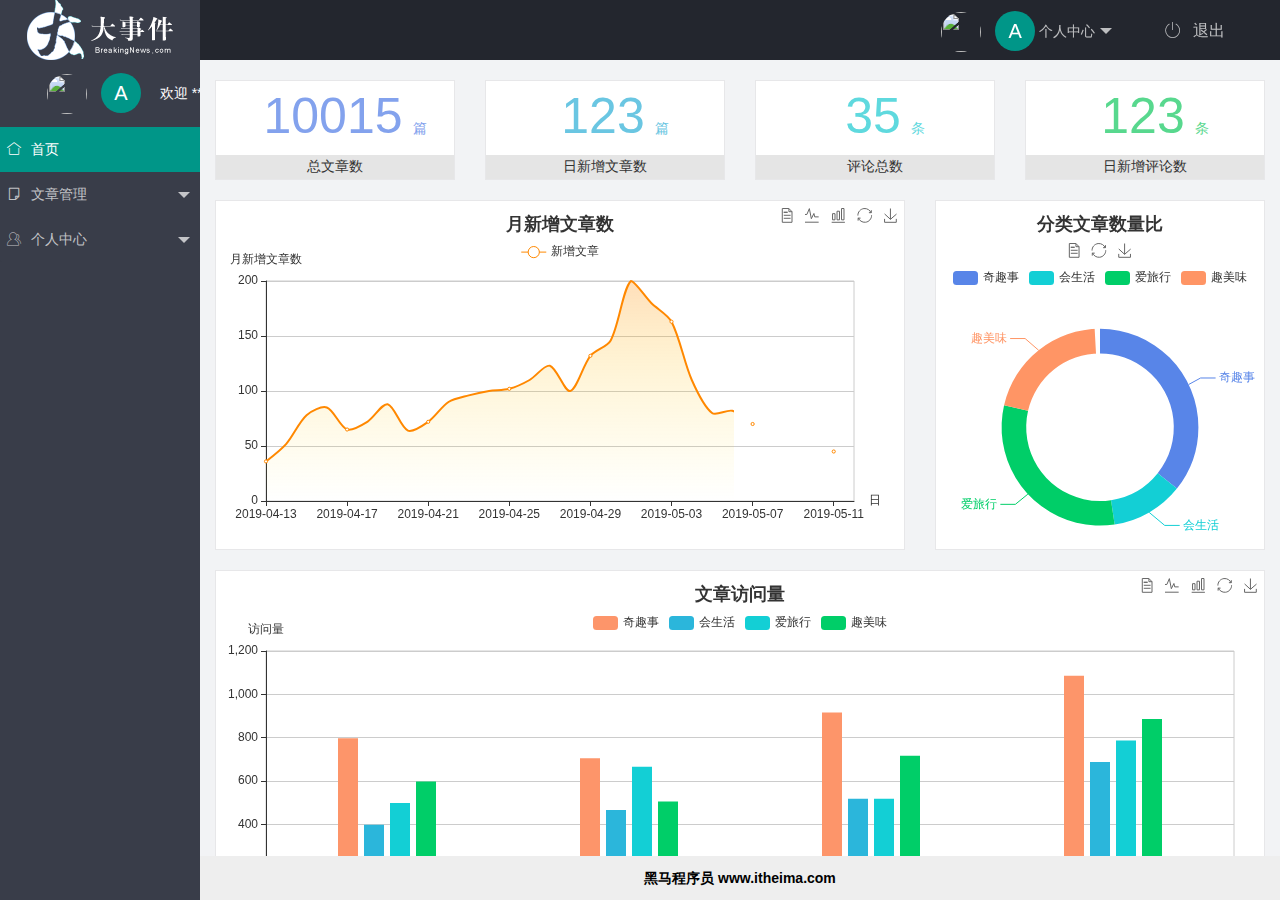
==== commit 81509459: "新增加了修改密码和更换头像的功能" ====
--- a/index.html
+++ b/index.html
@@ -23,9 +23,13 @@
               个人中心
             </a>
             <dl class="layui-nav-child">
-              <dd><a href="">Your Profile</a></dd>
-              <dd><a href="">Settings</a></dd>
-              <dd><a href="">Sign out</a></dd>
+              <dd>
+                <a href="home\essential information.html" target="fm"
+                  >基本资料</a
+                >
+              </dd>
+              <dd><a href="home\avatar.html" target="fm">更换头像</a></dd>
+              <dd><a href="home\updatepwd.html" target="fm">重置密码</a></dd>
             </dl>
           </li>
           <li class="layui-nav-item" lay-header-event="menuRight" lay-unselect>
@@ -91,12 +95,12 @@
                   >
                 </dd>
                 <dd>
-                  <a href="javascript:;"
+                  <a href="home\avatar.html" target="fm"
                     ><i class="layui-icon layui-icon-app"></i>更换头像</a
                   >
                 </dd>
                 <dd>
-                  <a href="javascript:;"
+                  <a href="home\updatepwd.html" target="fm"
                     ><i class="layui-icon layui-icon-app"></i>重置密码</a
                   >
                 </dd>
@@ -109,11 +113,6 @@
       <div class="layui-body">
         <!-- 内容主体区域 -->
         <iframe src="home\dashboard.html" frameborder="0" name="fm"> </iframe>
-        <iframe
-          src="home\essential information.html"
-          frameborder="0"
-          name="fm"
-        ></iframe>
       </div>
       <div class="layui-footer">
         <!-- 底部固定区域 -->
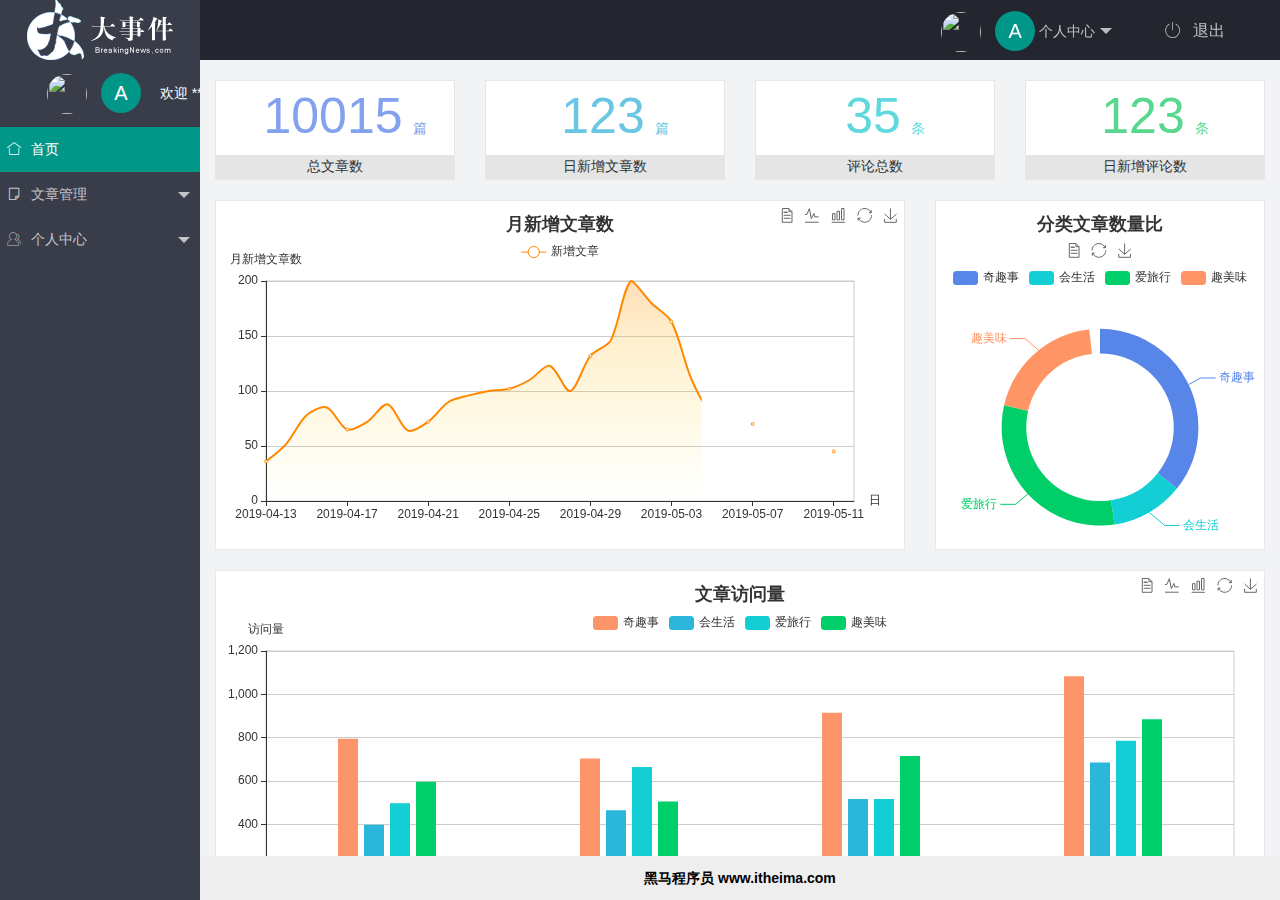
==== commit 36fe1782: "新添加了文章类别，文章列表，发布文章的功能" ====
--- a/index.html
+++ b/index.html
@@ -68,17 +68,17 @@
               >
               <dl class="layui-nav-child">
                 <dd>
-                  <a href="javascript:;"
+                  <a href="Article management\Article category.html" target="fm"
                     ><i class="layui-icon layui-icon-app"></i>文章类别</a
                   >
                 </dd>
                 <dd>
-                  <a href="javascript:;"
+                  <a href="home\aticlelist.html" target="fm"
                     ><i class="layui-icon layui-icon-app"></i>文章列表</a
                   >
                 </dd>
                 <dd>
-                  <a href="javascript:;"
+                  <a href="Article management\addArticle.html" target="fm"
                     ><i class="layui-icon layui-icon-app"></i>发布文章</a
                   >
                 </dd>
